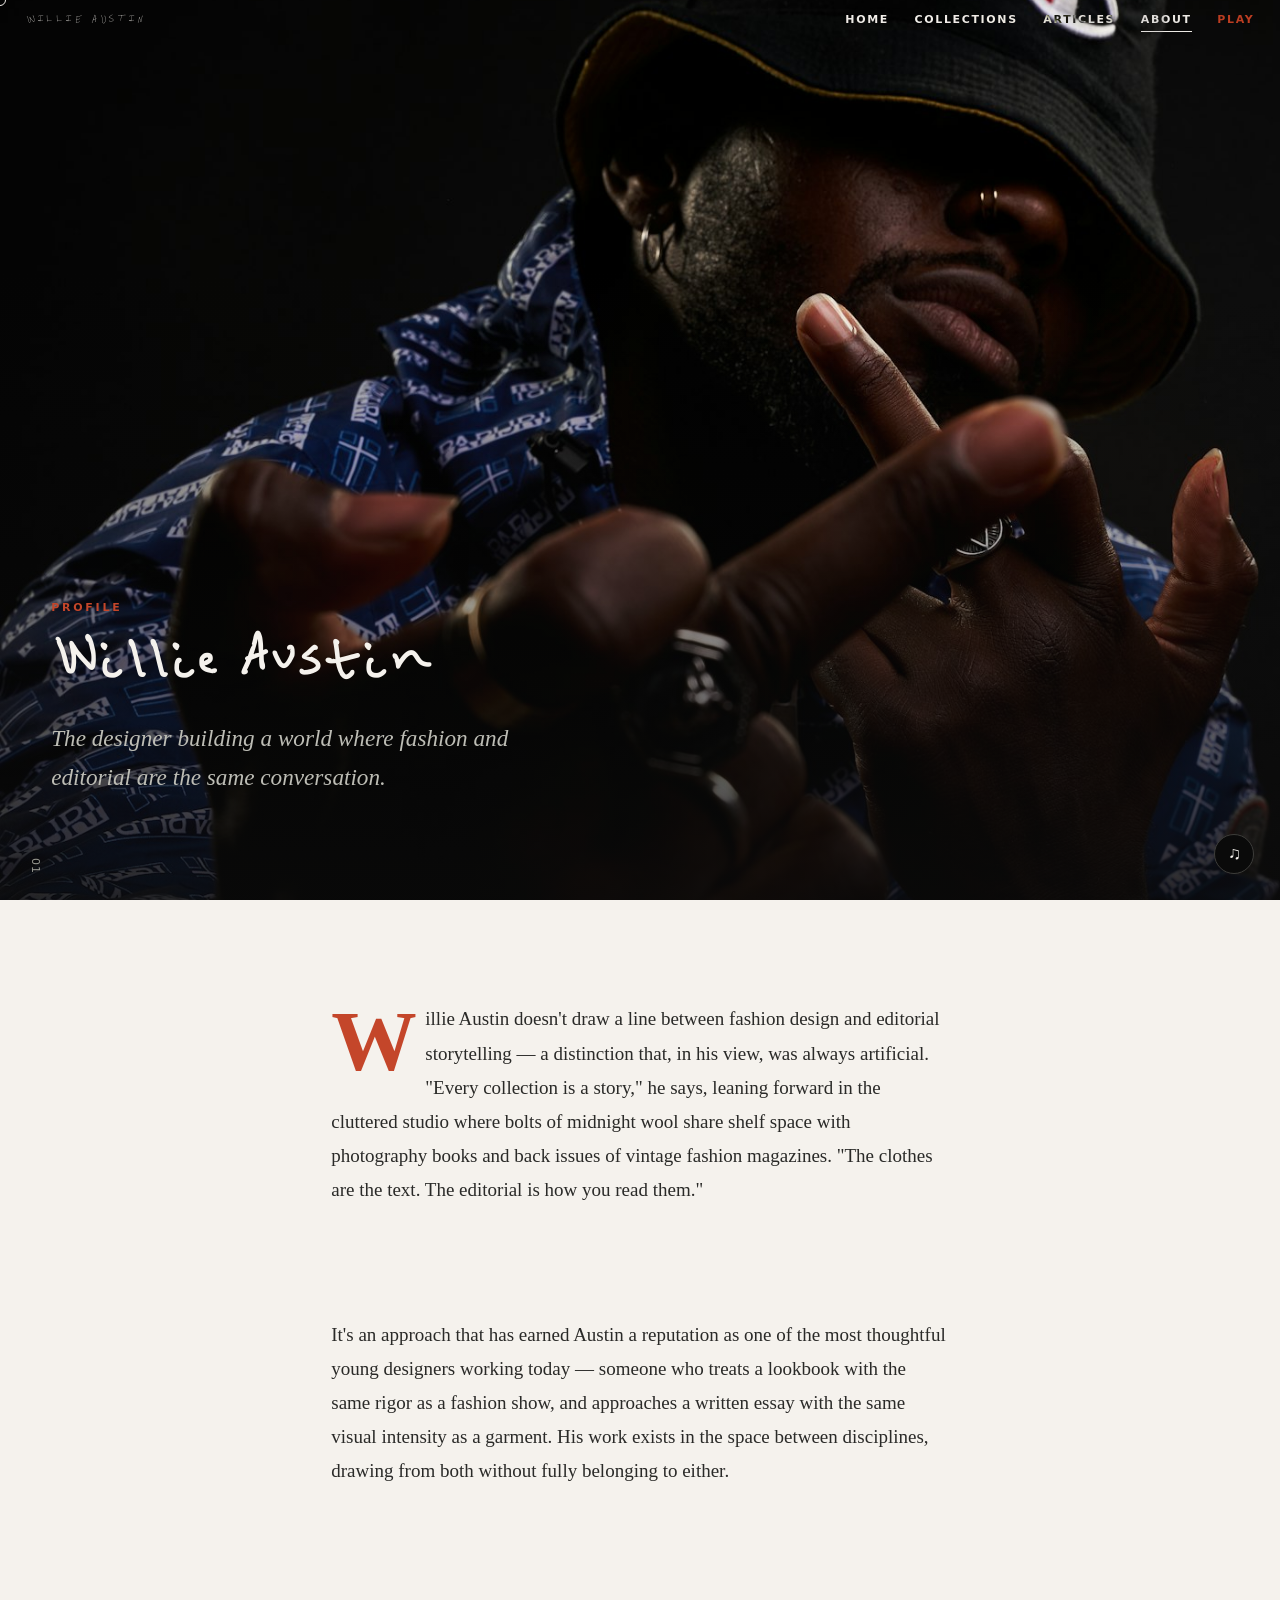
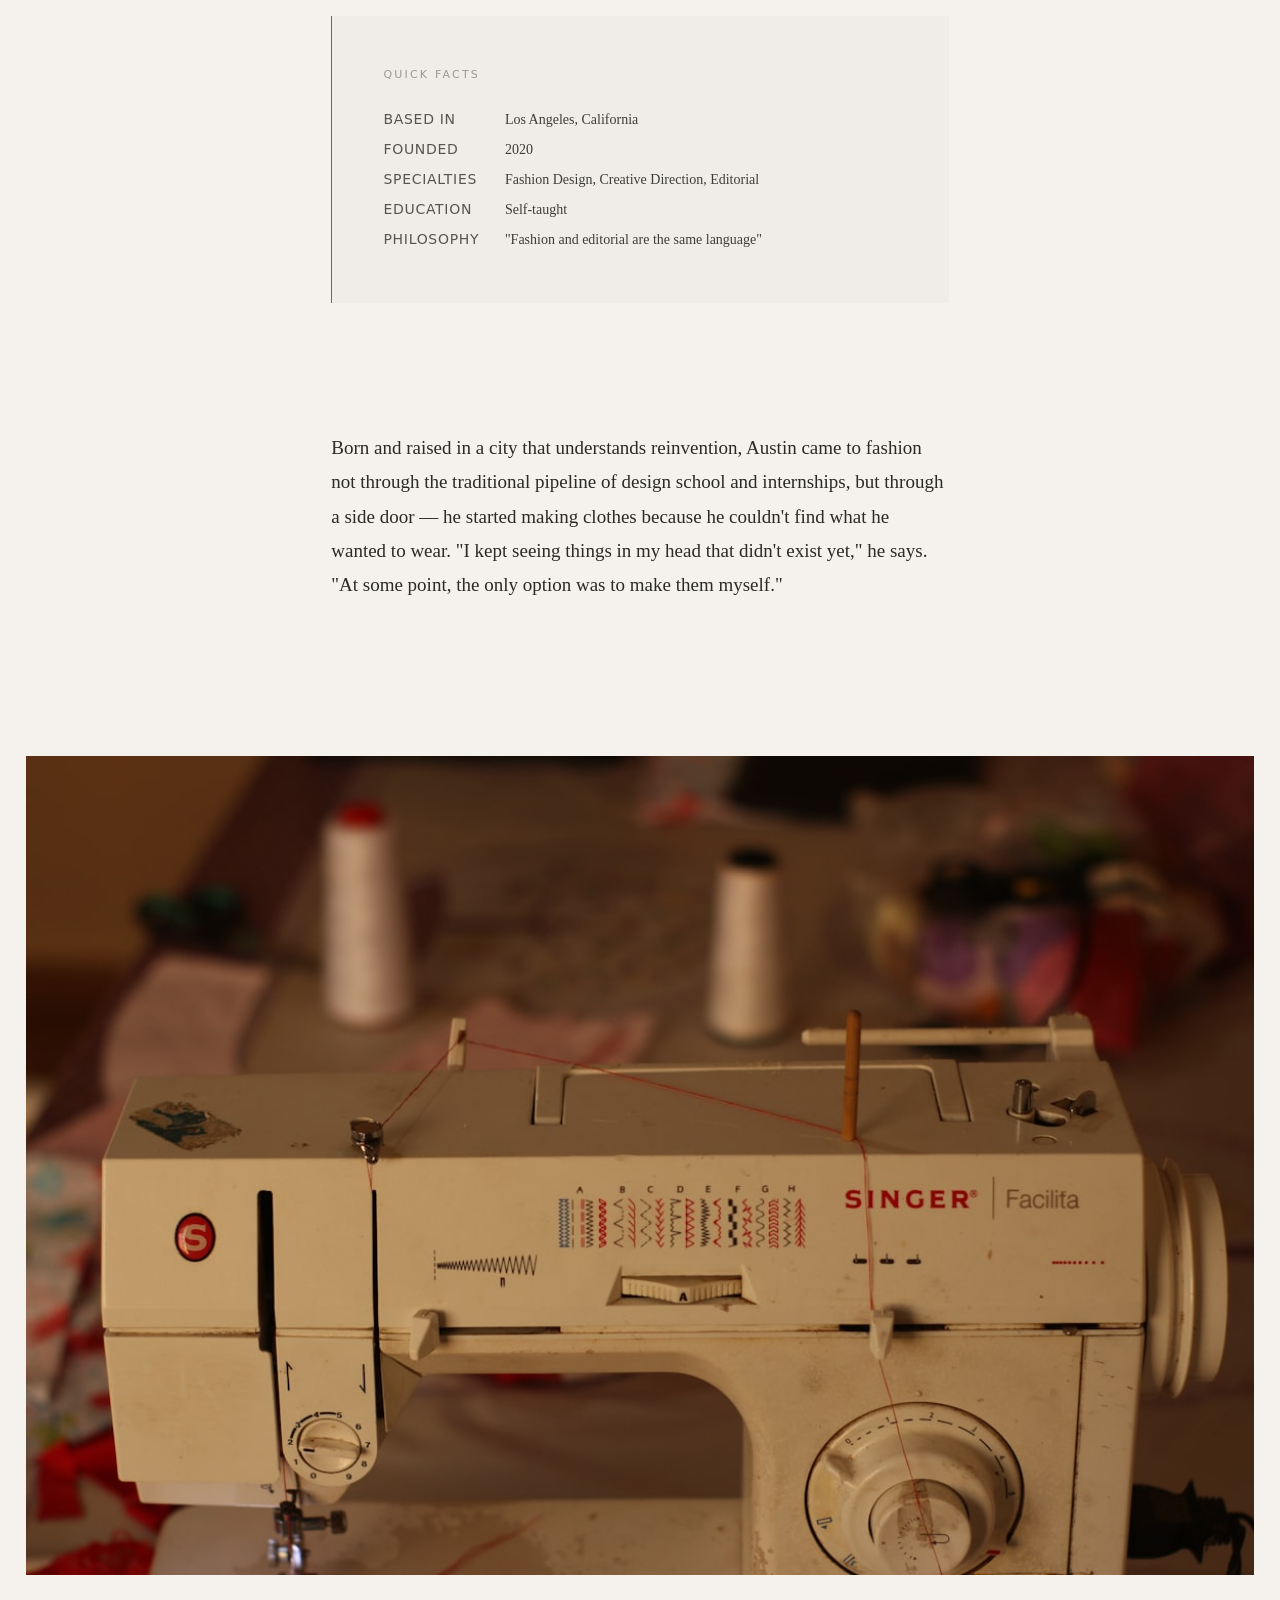
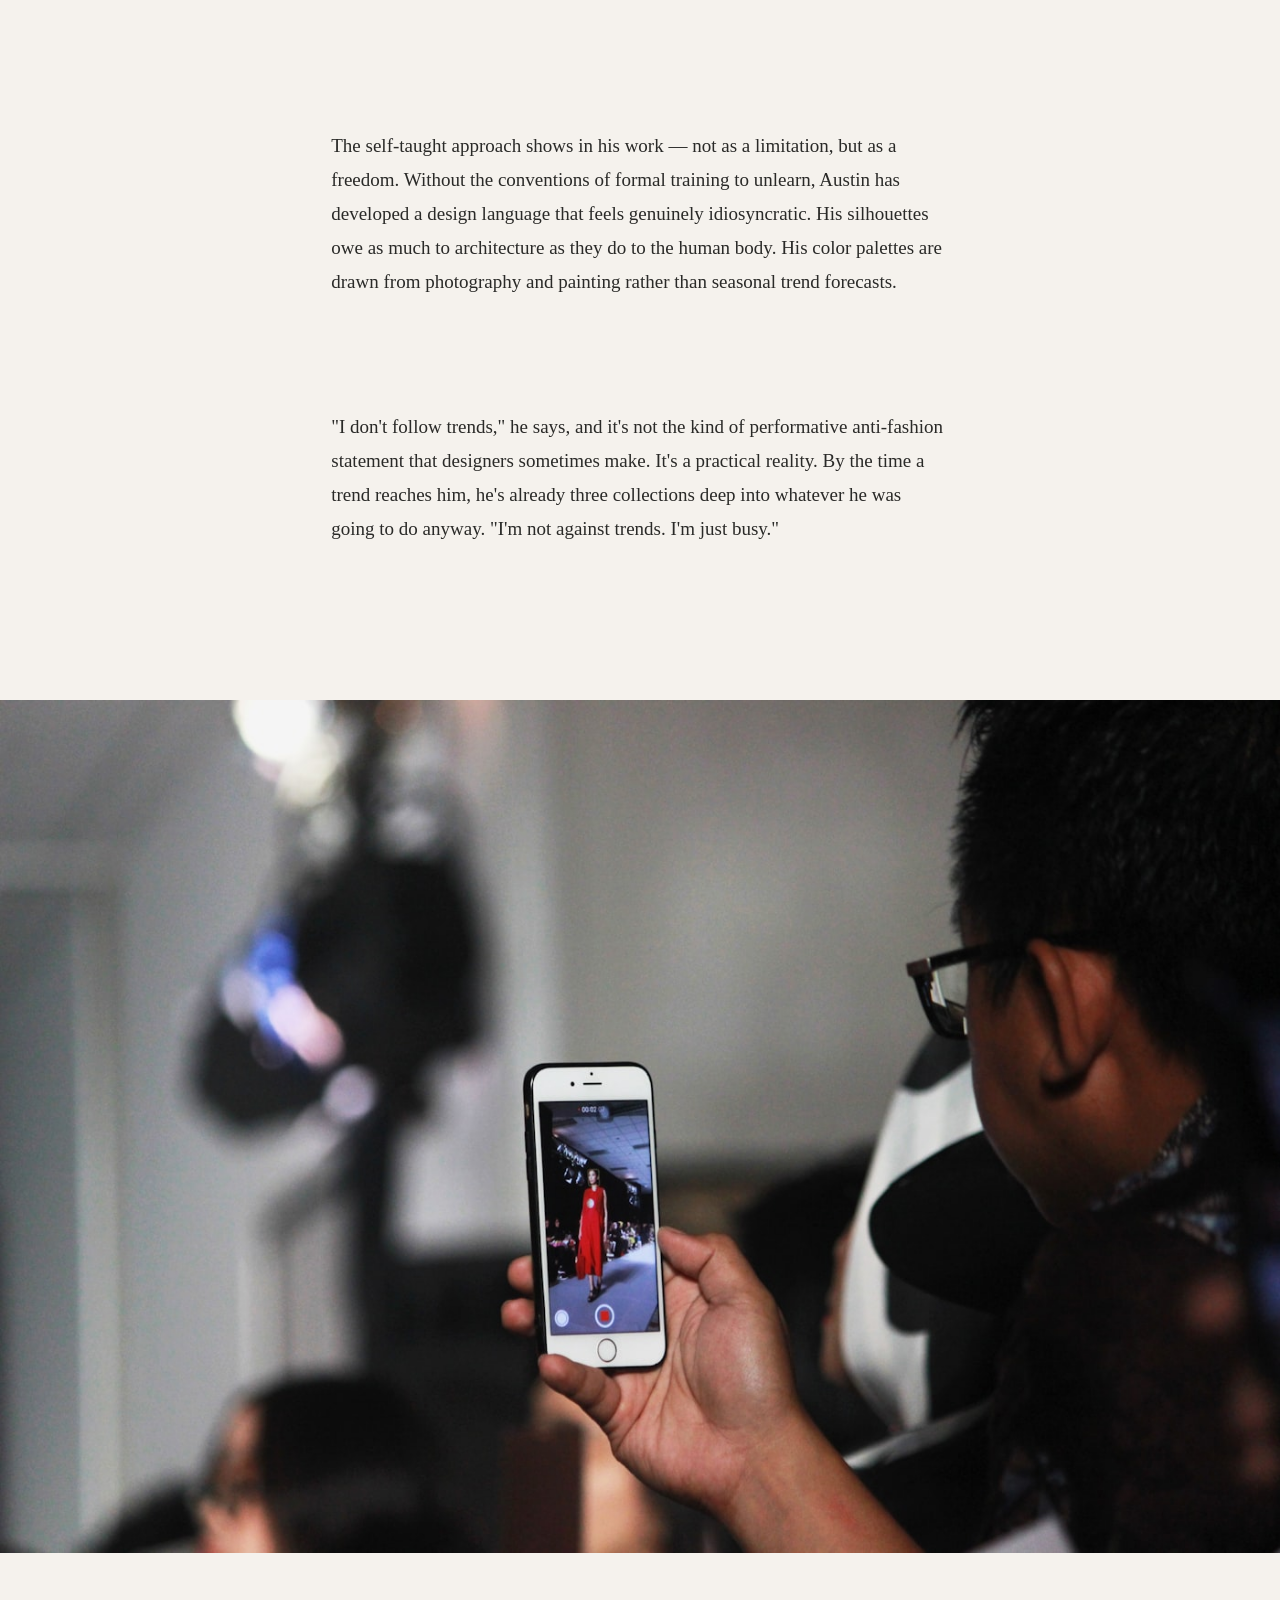
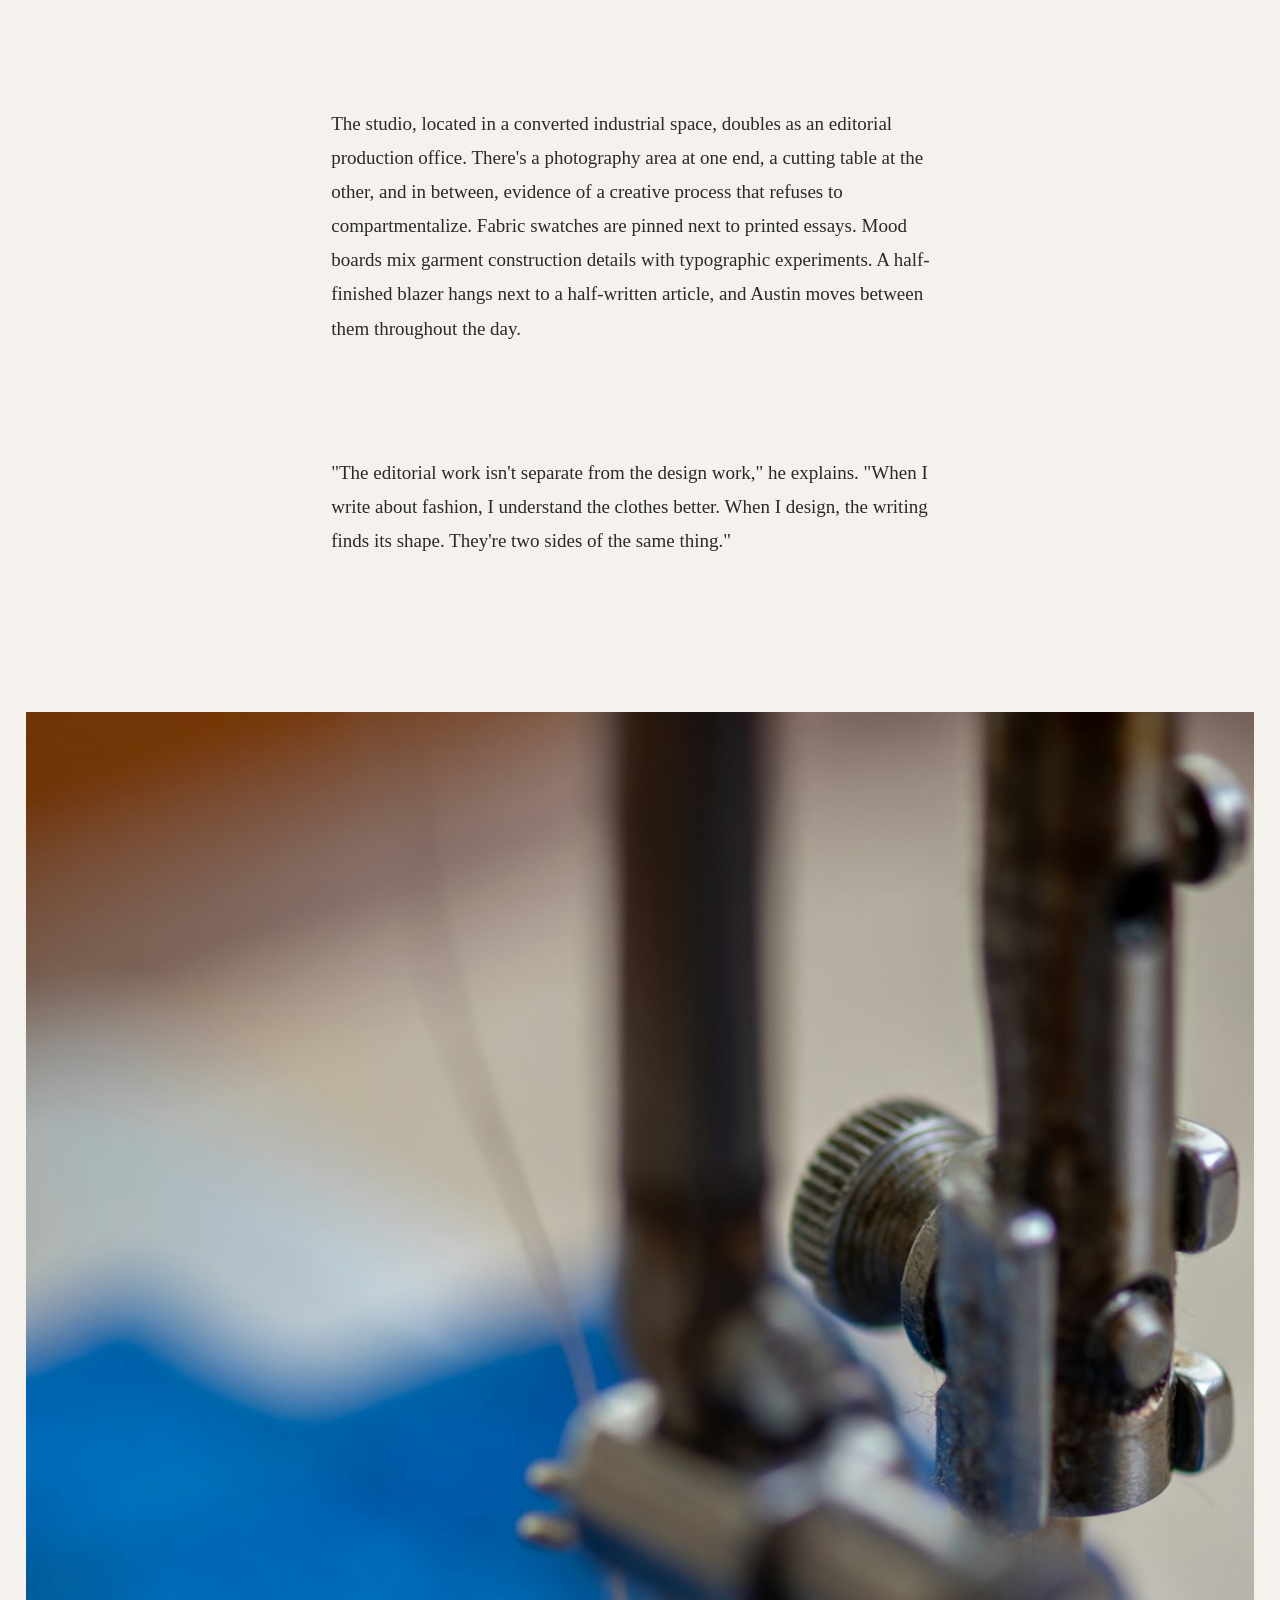
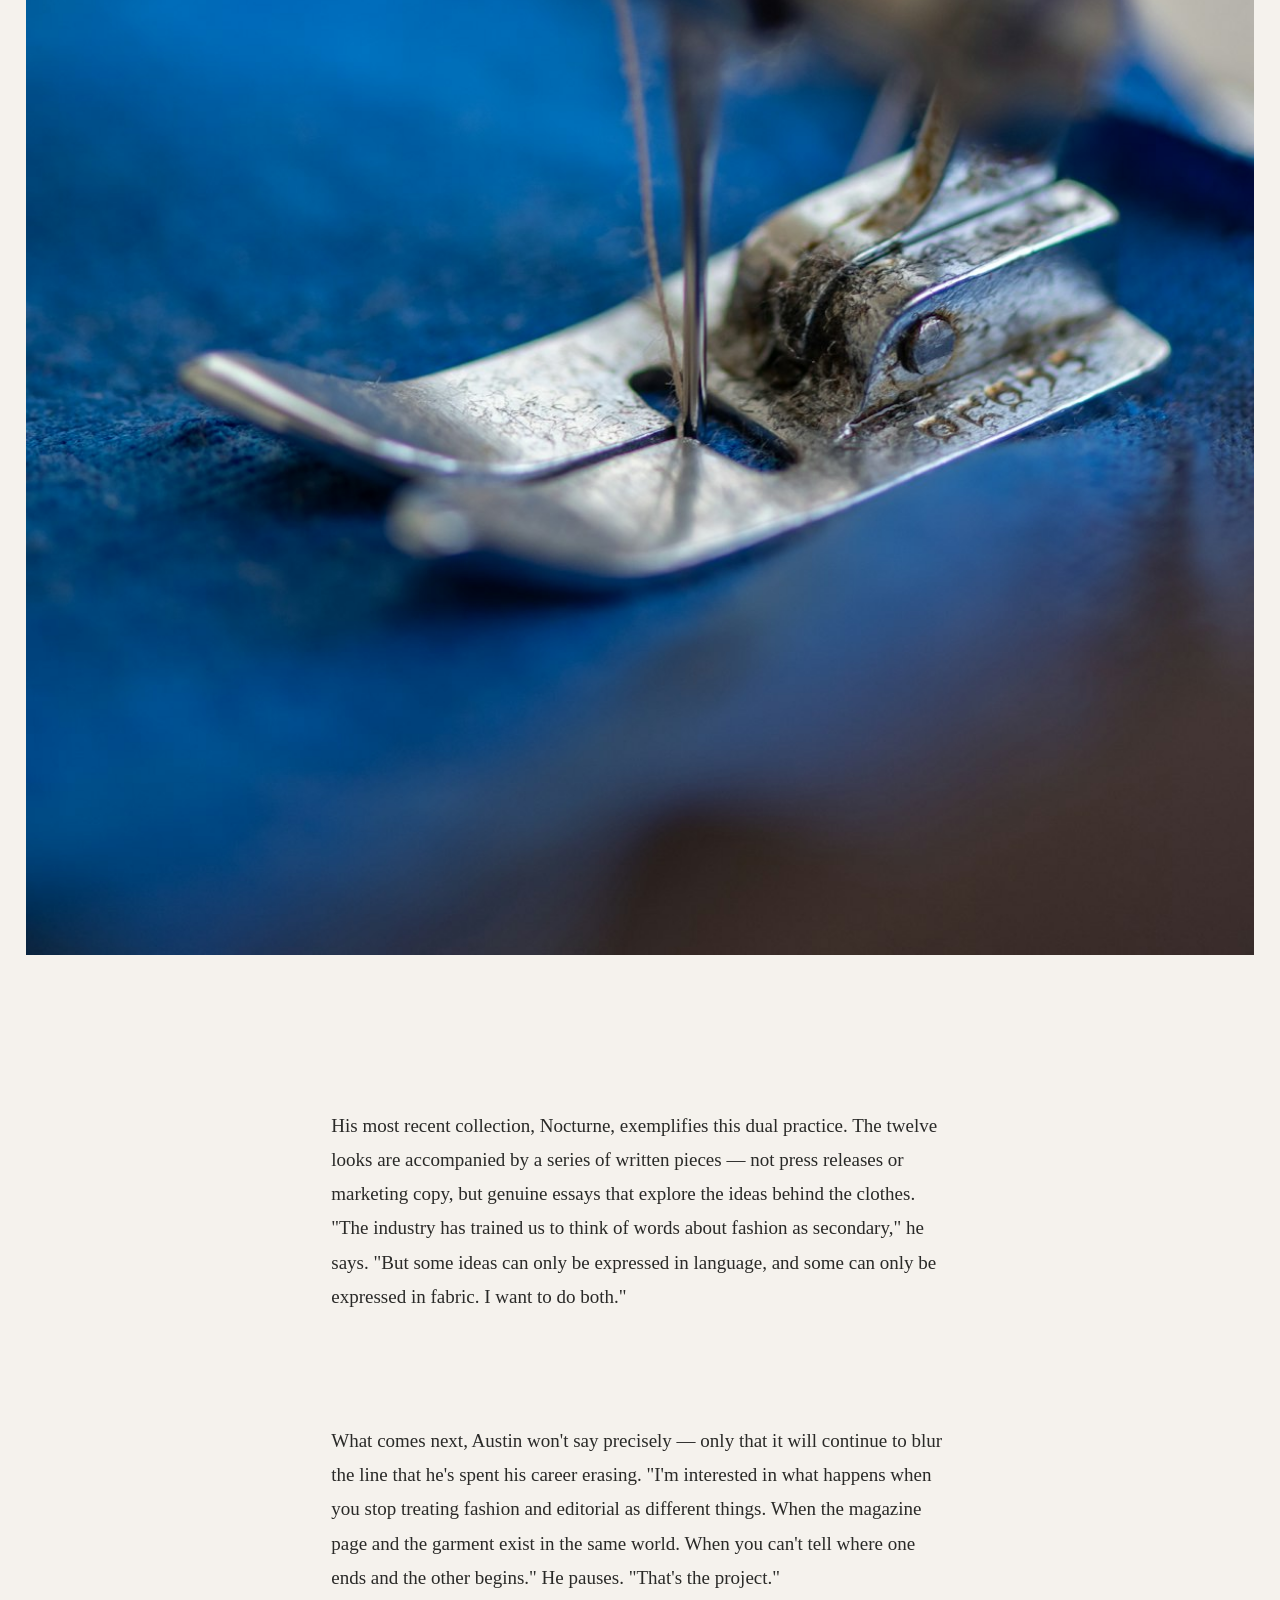
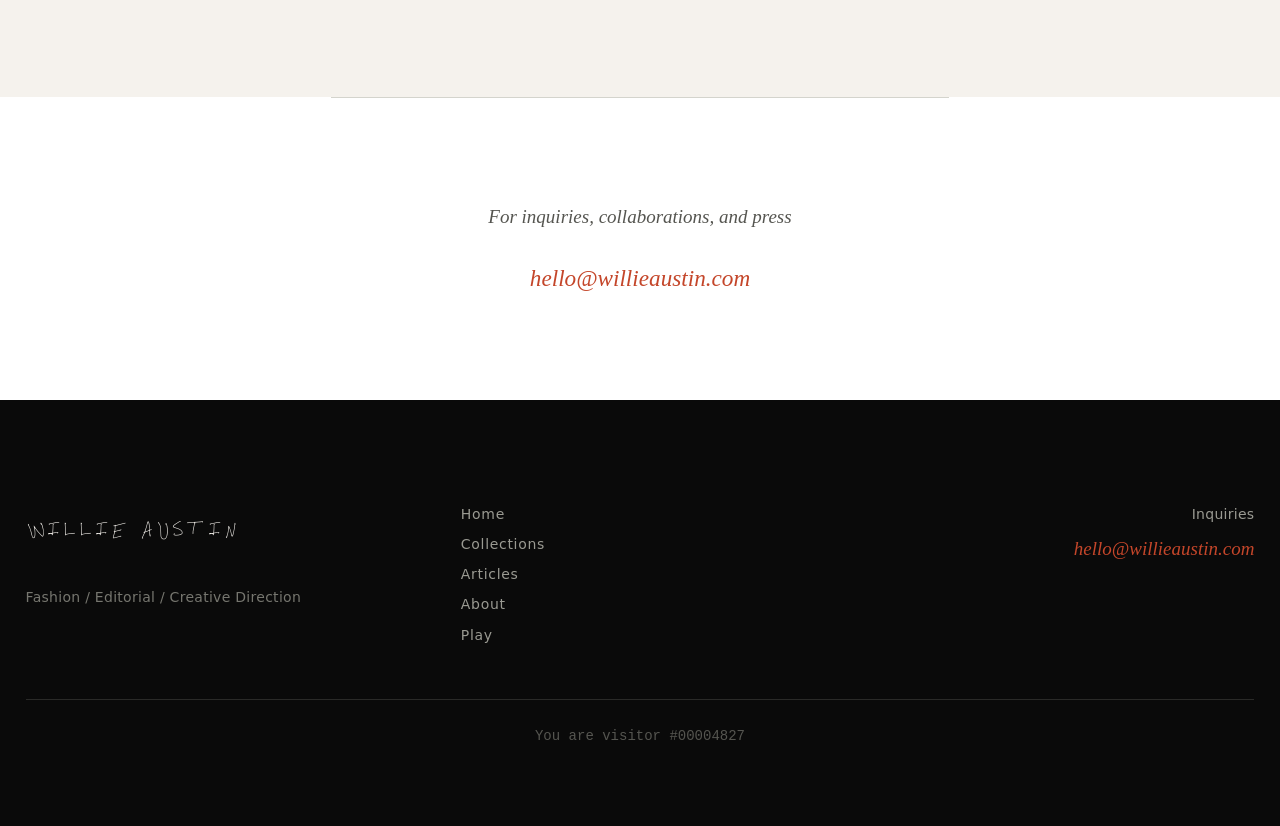
==== about.html @ 4cd4ceb3 "Initial commit — Willie Austin fashion portfolio Full static site with Vogue-style homepage layout, " ====
<!DOCTYPE html>
<html lang="en" data-theme="light">
<head>
  <meta charset="UTF-8">
  <meta name="viewport" content="width=device-width, initial-scale=1.0">
  <title>About | WILLIE AUSTIN</title>
  <meta name="description" content="Willie Austin — fashion designer, editorial creative, and creative director. A profile.">
  <link rel="icon" href="favicon.ico" type="image/x-icon">

  <link rel="stylesheet" href="css/reset.css">
  <link rel="stylesheet" href="css/tokens.css">
  <link rel="stylesheet" href="css/typography.css">
  <link rel="stylesheet" href="css/layout.css">
  <link rel="stylesheet" href="css/utilities.css">
  <link rel="stylesheet" href="css/components.css">
  <link rel="stylesheet" href="css/about.css">
  <link rel="stylesheet" href="css/animations.css">
</head>
<body>

  <!-- Reading progress bar -->
  <div class="reading-progress" aria-hidden="true"></div>

  <!-- Page transition overlay -->
  <div class="page-transition" aria-hidden="true"></div>

  <!-- Custom cursor -->
  <div class="custom-cursor" aria-hidden="true"></div>

  <!-- Masthead -->
  <header class="masthead" role="banner">
    <a href="index.html" class="masthead__logo" aria-label="Willie Austin — Home">WILLIE AUSTIN</a>
    <button class="menu-toggle" aria-label="Toggle navigation" aria-expanded="false">
      <span></span><span></span><span></span>
    </button>
    <nav class="masthead__nav" role="navigation" aria-label="Main navigation">
      <a href="index.html" class="nav-link">Home</a>
      <a href="collection.html" class="nav-link">Collections</a>
      <a href="editorial.html" class="nav-link">Articles</a>
      <a href="about.html" class="nav-link active">About</a>
      <a href="game.html" class="nav-link nav-link--play" data-hover-sound>Play</a>
    </nav>
  </header>

  <!-- Profile Hero — Full-bleed dramatic portrait -->
  <section class="profile-hero">
    <div class="profile-hero__image">
      <img src="assets/images/about/portrait.jpg" data-fallback="https://images.unsplash.com/photo-1635631191694-8fc637d53429?w=1400&fit=crop&q=80" alt="Willie Austin — dramatic portrait of the designer in studio lighting" loading="eager">
    </div>
    <div class="profile-hero__overlay"></div>
    <div class="profile-hero__content reveal">
      <span class="profile-hero__label">Profile</span>
      <h1 class="profile-hero__name">Willie Austin</h1>
      <p class="profile-hero__subtitle">The designer building a world where fashion and editorial are the same conversation.</p>
    </div>
  </section>

  <!-- Profile Body — written in third-person editorial voice -->
  <main class="profile-body">
    <div class="editorial-grid">

      <p class="drop-cap">Willie Austin doesn't draw a line between fashion design and editorial storytelling — a distinction that, in his view, was always artificial. "Every collection is a story," he says, leaning forward in the cluttered studio where bolts of midnight wool share shelf space with photography books and back issues of vintage fashion magazines. "The clothes are the text. The editorial is how you read them."</p>

      <p>It's an approach that has earned Austin a reputation as one of the most thoughtful young designers working today — someone who treats a lookbook with the same rigor as a fashion show, and approaches a written essay with the same visual intensity as a garment. His work exists in the space between disciplines, drawing from both without fully belonging to either.</p>

      <!-- Facts sidebar -->
      <aside class="profile-facts reveal">
        <h3>Quick Facts</h3>
        <dl>
          <dt>Based in</dt>
          <dd>Los Angeles, California</dd>
          <dt>Founded</dt>
          <dd>2020</dd>
          <dt>Specialties</dt>
          <dd>Fashion Design, Creative Direction, Editorial</dd>
          <dt>Education</dt>
          <dd>Self-taught</dd>
          <dt>Philosophy</dt>
          <dd>"Fashion and editorial are the same language"</dd>
        </dl>
      </aside>

      <p>Born and raised in a city that understands reinvention, Austin came to fashion not through the traditional pipeline of design school and internships, but through a side door — he started making clothes because he couldn't find what he wanted to wear. "I kept seeing things in my head that didn't exist yet," he says. "At some point, the only option was to make them myself."</p>

      <!-- Wide image -->
      <div class="image-wide reveal">
        <img src="assets/images/about/studio-wide.jpg" data-fallback="https://images.unsplash.com/photo-1658686394426-65e11b19546a?w=1200&fit=crop&q=80" alt="Panoramic view of the design studio with fabric and equipment" loading="lazy">
      </div>

      <p>The self-taught approach shows in his work — not as a limitation, but as a freedom. Without the conventions of formal training to unlearn, Austin has developed a design language that feels genuinely idiosyncratic. His silhouettes owe as much to architecture as they do to the human body. His color palettes are drawn from photography and painting rather than seasonal trend forecasts.</p>

      <p>"I don't follow trends," he says, and it's not the kind of performative anti-fashion statement that designers sometimes make. It's a practical reality. By the time a trend reaches him, he's already three collections deep into whatever he was going to do anyway. "I'm not against trends. I'm just busy."</p>

      <!-- Full-bleed image -->
      <div class="image-full reveal">
        <img src="assets/images/about/full-bleed.jpg" data-fallback="https://images.unsplash.com/photo-1574320567434-08788f5cc928?w=1400&fit=crop&q=80" alt="Bold accent color fashion imagery — editorial design in motion" loading="lazy">
      </div>

      <p>The studio, located in a converted industrial space, doubles as an editorial production office. There's a photography area at one end, a cutting table at the other, and in between, evidence of a creative process that refuses to compartmentalize. Fabric swatches are pinned next to printed essays. Mood boards mix garment construction details with typographic experiments. A half-finished blazer hangs next to a half-written article, and Austin moves between them throughout the day.</p>

      <p>"The editorial work isn't separate from the design work," he explains. "When I write about fashion, I understand the clothes better. When I design, the writing finds its shape. They're two sides of the same thing."</p>

      <!-- Wide image -->
      <div class="image-wide reveal">
        <img src="assets/images/about/process-wide.jpg" data-fallback="https://images.unsplash.com/photo-1625479142928-c2f2914318f2?w=1200&fit=crop&q=80" alt="Behind the scenes — the creative process of garment construction and design" loading="lazy">
      </div>

      <p>His most recent collection, Nocturne, exemplifies this dual practice. The twelve looks are accompanied by a series of written pieces — not press releases or marketing copy, but genuine essays that explore the ideas behind the clothes. "The industry has trained us to think of words about fashion as secondary," he says. "But some ideas can only be expressed in language, and some can only be expressed in fabric. I want to do both."</p>

      <p>What comes next, Austin won't say precisely — only that it will continue to blur the line that he's spent his career erasing. "I'm interested in what happens when you stop treating fashion and editorial as different things. When the magazine page and the garment exist in the same world. When you can't tell where one ends and the other begins." He pauses. "That's the project."</p>

    </div>
  </main>

  <!-- Contact Sign-off -->
  <div class="profile-signoff">
    <p>For inquiries, collaborations, and press</p>
    <a href="mailto:hello@willieaustin.com">hello@willieaustin.com</a>
  </div>

  <!-- Footer -->
  <footer class="site-footer">
    <div class="footer__inner">
      <div>
        <div class="footer__brand">Willie Austin</div>
        <p class="caption mt-md" style="color:var(--gray-500);">Fashion / Editorial / Creative Direction</p>
      </div>
      <div class="footer__links">
        <a href="index.html">Home</a>
        <a href="collection.html">Collections</a>
        <a href="editorial.html">Articles</a>
        <a href="about.html">About</a>
        <a href="game.html">Play</a>
      </div>
      <div class="footer__contact">
        <p class="ui-text" style="color:var(--gray-400);margin-bottom:var(--space-xs);">Inquiries</p>
        <a href="mailto:hello@willieaustin.com">hello@willieaustin.com</a>
      </div>
    </div>
    <div class="visitor-counter">
      You are visitor #<span>00004827</span>
    </div>
  </footer>

  <!-- Folio -->
  <div class="folio no-print" aria-hidden="true"><span class="folio__number">01</span></div>

  <!-- Sound toggle -->
  <button class="sound-toggle no-print" aria-label="Toggle sound">
    <span class="sound-icon">&#9835;</span>
  </button>

  <script src="js/images.js"></script>
  <script src="js/sounds.js"></script>
  <script src="js/nav.js"></script>
  <script src="js/cursor.js"></script>
  <script src="js/reveal.js"></script>
  <script src="js/transitions.js"></script>
  <script src="js/content.js"></script>
  <script src="js/main.js"></script>
</body>
</html>
---- css/tokens.css ----
/* Design Tokens — Willie Austin Website */

:root {
  /* Colors */
  --color-black: #0a0a0a;
  --color-paper: #f5f2ed;
  --color-accent: #c4462a;
  --color-accent-hover: #a83920;

  /* Warm grays */
  --gray-900: #1a1a1a;
  --gray-800: #2a2a28;
  --gray-700: #3d3d3a;
  --gray-600: #555550;
  --gray-500: #76766f;
  --gray-400: #9a9a92;
  --gray-300: #bdbdb5;
  --gray-200: #d4d4cd;
  --gray-100: #e8e5e0;
  --gray-50: #f0ede8;

  /* Typography — Fluid scale */
  --font-display: 'WillieAustin', Georgia, serif;
  --font-secondary: 'Space Grotesk', system-ui, sans-serif;
  --font-body: 'Source Serif 4', Georgia, serif;
  --font-mono: 'Courier New', monospace;
  --font-serif-italic: 'Source Serif 4', Georgia, serif;

  --text-display-xl: clamp(4rem, 8vw + 1rem, 10rem);
  --text-display: clamp(3rem, 5vw + 1rem, 7rem);
  --text-display-sm: clamp(2rem, 3vw + 0.5rem, 4rem);
  --text-h1: clamp(1.75rem, 2.5vw + 0.5rem, 3rem);
  --text-h2: clamp(1.5rem, 2vw + 0.5rem, 2.25rem);
  --text-h3: clamp(1.125rem, 1.5vw + 0.25rem, 1.5rem);
  --text-body: clamp(1.0625rem, 0.5vw + 0.875rem, 1.1875rem);
  --text-small: clamp(0.8125rem, 0.25vw + 0.75rem, 0.875rem);
  --text-caption: 0.875rem;
  --text-overline: 0.6875rem;

  /* Spacing */
  --space-xs: clamp(0.25rem, 0.5vw, 0.5rem);
  --space-sm: clamp(0.5rem, 1vw, 1rem);
  --space-md: clamp(1rem, 2vw, 2rem);
  --space-lg: clamp(2rem, 4vw, 4rem);
  --space-xl: clamp(3rem, 6vw, 6rem);
  --space-2xl: clamp(4rem, 8vw, 8rem);
  --space-3xl: clamp(6rem, 12vw, 12rem);

  /* Layout */
  --content-width: 65ch;
  --wide-width: 90rem;
  --grid-gap: clamp(1rem, 2vw, 2rem);
  --grid-gap-lg: clamp(2rem, 3vw, 3rem);
  --space-section: clamp(5rem, 10vw, 10rem);

  /* Transitions */
  --ease-out: cubic-bezier(0.16, 1, 0.3, 1);
  --ease-in-out: cubic-bezier(0.65, 0, 0.35, 1);
  --duration-fast: 150ms;
  --duration-normal: 300ms;
  --duration-hover: 400ms;
  --duration-slow: 600ms;
  --duration-reveal: 1000ms;

  /* Z-index layers */
  --z-base: 1;
  --z-sticky: 100;
  --z-nav: 200;
  --z-overlay: 300;
  --z-modal: 400;
  --z-loading: 500;
  --z-cursor: 9999;

  /* Borders */
  --border-thin: 1px solid var(--gray-200);
  --border-accent: 2px solid var(--color-accent);
}

/* Dark mode tokens (for game / loading screen) */
[data-theme="dark"] {
  --color-bg: var(--color-black);
  --color-text: var(--color-paper);
}

[data-theme="light"] {
  --color-bg: var(--color-paper);
  --color-text: var(--color-black);
}
---- css/typography.css ----
/* Typography — Willie Austin Website */

/* Custom font */
@font-face {
  font-family: 'WillieAustin';
  src: url('../Myfont-Regular.ttf') format('truetype');
  font-weight: 400;
  font-style: normal;
  font-display: swap;
}

/* Google Fonts */
@import url('https://fonts.googleapis.com/css2?family=Source+Serif+4:ital,opsz,wght@0,8..60,300;0,8..60,400;0,8..60,600;0,8..60,700;1,8..60,300;1,8..60,400;1,8..60,600&family=Space+Grotesk:wght@400;500;600;700&family=Playfair+Display:ital,wght@0,700;1,700&display=swap');

/* Base type styles */
body {
  font-family: var(--font-body);
  font-size: var(--text-body);
  color: var(--color-black);
  line-height: 1.7;
}

/* Display type */
.display-xl {
  font-family: var(--font-display);
  font-size: var(--text-display-xl);
  line-height: 0.9;
  letter-spacing: -0.02em;
}

.display {
  font-family: var(--font-display);
  font-size: var(--text-display);
  line-height: 0.95;
  letter-spacing: -0.02em;
}

.display-sm {
  font-family: var(--font-display);
  font-size: var(--text-display-sm);
  line-height: 1;
  letter-spacing: -0.01em;
}

/* Headings */
h1, .h1 {
  font-family: var(--font-display);
  font-size: var(--text-h1);
  line-height: 1.1;
  letter-spacing: -0.01em;
}

h2, .h2 {
  font-family: var(--font-display);
  font-size: var(--text-h2);
  line-height: 1.15;
}

h3, .h3 {
  font-family: var(--font-secondary);
  font-size: var(--text-h3);
  line-height: 1.3;
  font-weight: 600;
}

/* Body text */
.body-text {
  font-family: var(--font-body);
  font-size: var(--text-body);
  line-height: 1.7;
}

.body-text p + p {
  margin-top: 1.5em;
}

/* Secondary / UI text */
.ui-text {
  font-family: var(--font-secondary);
  font-size: var(--text-small);
  letter-spacing: 0.02em;
}

/* Overline / category tags */
.overline {
  font-family: var(--font-secondary);
  font-size: var(--text-overline);
  font-weight: 600;
  letter-spacing: 0.15em;
  text-transform: uppercase;
  line-height: 1;
}

/* Captions */
.caption {
  font-family: var(--font-secondary);
  font-size: var(--text-caption);
  color: var(--gray-500);
  letter-spacing: 0.02em;
}

/* Drop cap */
.drop-cap::first-letter {
  font-family: 'Playfair Display', serif;
  float: left;
  font-size: 4.5em;
  line-height: 0.8;
  padding-right: 0.1em;
  padding-top: 0.05em;
  color: var(--color-accent);
  font-weight: 700;
}

/* Pull quote */
.pull-quote {
  font-family: var(--font-display);
  font-size: var(--text-display-sm);
  line-height: 1.1;
  border-left: 3px solid var(--color-accent);
  padding: var(--space-lg) 0 var(--space-lg) var(--space-md);
  margin: var(--space-xl) 0;
}

/* Byline — serif italic for meta/attribution */
.byline {
  font-family: var(--font-serif-italic);
  font-style: italic;
  letter-spacing: 0.01em;
}

.pull-quote cite {
  display: block;
  font-family: var(--font-secondary);
  font-size: var(--text-small);
  font-style: normal;
  color: var(--gray-500);
  margin-top: var(--space-sm);
  letter-spacing: 0.05em;
  text-transform: uppercase;
}

/* Links in body text */
.body-text a {
  color: var(--color-accent);
  text-decoration: underline;
  text-underline-offset: 0.15em;
  transition: color var(--duration-fast) ease;
}

.body-text a:hover {
  color: var(--color-accent-hover);
}

/* Selection */
::selection {
  background: var(--color-accent);
  color: var(--color-paper);
}

/* Mobile */
@media (max-width: 768px) {
  .drop-cap::first-letter {
    font-size: 3.2em;
    line-height: 0.85;
    padding-right: 0.08em;
  }

  .pull-quote {
    font-size: var(--text-h2);
    padding: var(--space-md) 0 var(--space-md) var(--space-sm);
    margin: var(--space-lg) 0;
  }

  .display-xl {
    line-height: 0.95;
  }
}
---- css/layout.css ----
/* Editorial Grid System — Willie Austin Website */

/* Magazine-style grid with named areas */
.editorial-grid {
  display: grid;
  grid-template-columns:
    [full-start] minmax(var(--space-md), 1fr)
    [wide-start] minmax(0, calc((var(--wide-width) - var(--content-width)) / 2))
    [content-start] min(var(--content-width), 100%)
    [content-end] minmax(0, calc((var(--wide-width) - var(--content-width)) / 2))
    [wide-end] minmax(var(--space-md), 1fr)
    [full-end];
}

.editorial-grid > * {
  grid-column: content;
}

.editorial-grid > .wide {
  grid-column: wide;
}

.editorial-grid > .full-bleed {
  grid-column: full;
}

/* Content container (simple centered) */
.container {
  width: min(var(--content-width), 100% - var(--space-md) * 2);
  margin-inline: auto;
}

.container-wide {
  width: min(var(--wide-width), 100% - var(--space-md) * 2);
  margin-inline: auto;
}

/* Stream layout — asymmetric blocks */
.stream {
  display: grid;
  gap: clamp(3rem, 6vw, 6rem);
  padding: var(--space-xl) 0;
  max-width: var(--wide-width);
  margin-inline: auto;
  padding-inline: var(--space-md);
}

/* Feature block — large image + text side by side */
.stream-feature {
  display: grid;
  grid-template-columns: 3fr 2fr;
  gap: var(--grid-gap-lg);
  align-items: center;
  min-height: 40vh;
}

.stream-feature:nth-child(even) {
  grid-template-columns: 2fr 3fr;
}

.stream-feature:nth-child(even) .stream-feature__image {
  order: 2;
}

.stream-feature__image {
  width: 100%;
  overflow: hidden;
  aspect-ratio: 4 / 5;
}

.stream-feature__image img {
  width: 100%;
  height: 100%;
  object-fit: cover;
}

.stream-feature__content {
  padding: var(--space-lg) var(--space-md);
}

/* Duo block — two items side by side */
.stream-duo {
  display: grid;
  grid-template-columns: 1fr 1fr;
  gap: var(--grid-gap);
}

/* Text break block */
.stream-text-break {
  padding: var(--space-lg) var(--space-xl);
  text-align: center;
}

/* Magazine spread layouts */
.spread {
  display: grid;
  gap: var(--grid-gap);
  margin: var(--space-section) 0;
}

.spread--single {
  grid-template-columns: 1fr;
}

.spread--pair {
  grid-template-columns: 1fr 1fr;
}

.spread--asymmetric {
  grid-template-columns: 2fr 1fr;
}

.spread--asymmetric-reverse {
  grid-template-columns: 1fr 2fr;
}

.spread img {
  width: 100%;
  height: 100%;
  object-fit: cover;
}

/* Dual-read layout (sticky text + scrolling images) */
.dual-read {
  display: grid;
  grid-template-columns: 1fr 1fr;
  gap: var(--space-xl);
  align-items: start;
}

.dual-read__text {
  position: sticky;
  top: calc(var(--space-xl) + 60px);
  padding-right: var(--space-lg);
}

.dual-read__images {
  display: flex;
  flex-direction: column;
  gap: var(--space-md);
}

/* Tablet */
@media (max-width: 1024px) {
  .stream-feature {
    grid-template-columns: 1fr 1fr;
    min-height: auto;
  }

  .stream-feature:nth-child(even) {
    grid-template-columns: 1fr 1fr;
  }

  .dual-read {
    gap: var(--space-lg);
  }
}

/* Responsive */
@media (max-width: 768px) {
  .stream-feature {
    grid-template-columns: 1fr;
    min-height: auto;
  }

  .stream-feature:nth-child(even) {
    grid-template-columns: 1fr;
  }

  .stream-feature:nth-child(even) .stream-feature__image {
    order: 0;
  }

  .stream-duo {
    grid-template-columns: 1fr;
  }

  .spread--pair,
  .spread--asymmetric,
  .spread--asymmetric-reverse {
    grid-template-columns: 1fr;
  }

  .dual-read {
    grid-template-columns: 1fr;
  }

  .dual-read__text {
    position: static;
    padding-right: 0;
  }
}
---- css/utilities.css ----
/* Utility Classes — Willie Austin Website */

/* Screen reader only */
.sr-only {
  position: absolute;
  width: 1px;
  height: 1px;
  padding: 0;
  margin: -1px;
  overflow: hidden;
  clip: rect(0, 0, 0, 0);
  white-space: nowrap;
  border-width: 0;
}

/* Full bleed */
.full-bleed {
  width: 100vw;
  margin-left: calc(50% - 50vw);
}

/* Aspect ratios */
.aspect-portrait { aspect-ratio: 3 / 4; }
.aspect-landscape { aspect-ratio: 4 / 3; }
.aspect-wide { aspect-ratio: 16 / 9; }
.aspect-square { aspect-ratio: 1; }

/* Object fit */
.cover { object-fit: cover; width: 100%; height: 100%; }
.contain { object-fit: contain; }

/* Text alignment */
.text-center { text-align: center; }
.text-right { text-align: right; }

/* Spacing helpers */
.mt-sm { margin-top: var(--space-sm); }
.mt-md { margin-top: var(--space-md); }
.mt-lg { margin-top: var(--space-lg); }
.mt-xl { margin-top: var(--space-xl); }
.mt-2xl { margin-top: var(--space-2xl); }

.mb-sm { margin-bottom: var(--space-sm); }
.mb-md { margin-bottom: var(--space-md); }
.mb-lg { margin-bottom: var(--space-lg); }
.mb-xl { margin-bottom: var(--space-xl); }

.pt-xl { padding-top: var(--space-xl); }
.pb-xl { padding-bottom: var(--space-xl); }

/* Flex utilities */
.flex { display: flex; }
.flex-col { flex-direction: column; }
.items-center { align-items: center; }
.justify-center { justify-content: center; }
.justify-between { justify-content: space-between; }
.gap-sm { gap: var(--space-sm); }
.gap-md { gap: var(--space-md); }

/* Background colors */
.bg-black { background-color: var(--color-black); color: var(--color-paper); }
.bg-paper { background-color: var(--color-paper); color: var(--color-black); }
.bg-accent { background-color: var(--color-accent); color: var(--color-paper); }

/* Color utilities */
.text-accent { color: var(--color-accent); }
.text-muted { color: var(--gray-500); }

/* Image container */
.img-wrap {
  overflow: hidden;
  position: relative;
}

.img-wrap img {
  width: 100%;
  height: 100%;
  object-fit: cover;
  transition: transform var(--duration-slow) var(--ease-out);
}

.img-wrap:hover img {
  transform: scale(1.03);
}

/* No scroll (when loading / modal is open) */
.no-scroll {
  overflow: hidden;
  height: 100vh;
}

/* Focus visible styles */
:focus-visible {
  outline: 2px solid var(--color-accent);
  outline-offset: 3px;
}

/* Print */
@media print {
  .no-print { display: none !important; }
}
---- css/components.css ----
/* Components — Willie Austin Website */

/* ============================================
   MASTHEAD / NAVIGATION
   ============================================ */

.masthead {
  position: fixed;
  top: 0;
  left: 0;
  right: 0;
  z-index: var(--z-nav);
  padding: var(--space-xs) var(--space-md);
  display: flex;
  align-items: center;
  justify-content: space-between;
  transition: all var(--duration-normal) var(--ease-out);
  mix-blend-mode: difference;
}

.masthead.scrolled {
  background: rgba(10, 10, 10, 0.95);
  mix-blend-mode: normal;
  backdrop-filter: blur(10px);
  -webkit-backdrop-filter: blur(10px);
  padding: calc(var(--space-xs) * 0.75) var(--space-md);
  border-bottom: 1px solid var(--gray-800);
}

.masthead__logo {
  font-family: var(--font-display);
  font-size: clamp(0.875rem, 1.25vw, 1.125rem);
  text-transform: uppercase;
  letter-spacing: 0.15em;
  color: var(--color-paper);
}

.masthead__nav {
  display: flex;
  align-items: center;
  gap: var(--space-md);
}

.nav-link {
  font-family: var(--font-secondary);
  font-size: var(--text-overline);
  font-weight: 600;
  letter-spacing: 0.15em;
  text-transform: uppercase;
  color: var(--color-paper);
  position: relative;
  padding: 0.25em 0;
}

.nav-link::after {
  content: '';
  position: absolute;
  bottom: 0;
  left: 50%;
  right: 50%;
  height: 1px;
  background: var(--color-paper);
  transition: all var(--duration-normal) var(--ease-out);
}

.nav-link:hover::after,
.nav-link.active::after {
  left: 0;
  right: 0;
}

.nav-link--play {
  color: var(--color-accent);
}

/* Mobile menu toggle */
.menu-toggle {
  display: none;
  flex-direction: column;
  gap: 5px;
  padding: 0.5em;
  cursor: pointer;
}

.menu-toggle span {
  display: block;
  width: 24px;
  height: 1.5px;
  background: var(--color-paper);
  transition: all var(--duration-normal) ease;
}

.menu-toggle.open span:nth-child(1) {
  transform: rotate(45deg) translate(4px, 4px);
}

.menu-toggle.open span:nth-child(2) {
  opacity: 0;
}

.menu-toggle.open span:nth-child(3) {
  transform: rotate(-45deg) translate(4px, -4px);
}

/* Mobile nav */
@media (max-width: 768px) {
  .menu-toggle {
    display: flex;
    z-index: calc(var(--z-nav) + 1);
  }

  .masthead__nav {
    position: fixed;
    inset: 0;
    background: var(--color-black);
    flex-direction: column;
    justify-content: center;
    gap: var(--space-lg);
    transform: translateX(100%);
    transition: transform var(--duration-slow) var(--ease-out);
  }

  .masthead__nav.open {
    transform: translateX(0);
  }

  .nav-link {
    font-size: var(--text-h3);
    letter-spacing: 0.2em;
  }
}

/* ============================================
   SOUND TOGGLE
   ============================================ */

.sound-toggle {
  position: fixed;
  bottom: var(--space-md);
  right: var(--space-md);
  z-index: var(--z-sticky);
  width: 40px;
  height: 40px;
  display: flex;
  align-items: center;
  justify-content: center;
  border-radius: 50%;
  background: var(--color-black);
  border: 1px solid var(--gray-700);
  color: var(--color-paper);
  font-size: 1.1rem;
  cursor: pointer;
  transition: all var(--duration-normal) ease;
}

.sound-toggle:hover {
  background: var(--gray-800);
  border-color: var(--gray-500);
}

.sound-toggle.muted {
  opacity: 0.5;
}

.sound-toggle.muted .sound-icon::after {
  content: '';
  position: absolute;
  width: 2px;
  height: 20px;
  background: var(--color-accent);
  transform: rotate(45deg);
}

.sound-icon {
  position: relative;
  display: flex;
  align-items: center;
  justify-content: center;
}

/* ============================================
   STREAM SECTION HEADER
   ============================================ */

.stream__header {
  text-align: center;
  padding-bottom: var(--space-lg);
  margin-bottom: var(--space-md);
  border-bottom: 1px solid var(--gray-200);
}

.stream__section-title {
  font-family: var(--font-display);
  font-size: var(--text-h2);
  text-transform: uppercase;
  letter-spacing: 0.1em;
  margin-bottom: var(--space-xs);
}

.stream__section-desc {
  font-family: var(--font-secondary);
  font-size: var(--text-small);
  color: var(--gray-500);
  letter-spacing: 0.02em;
}

/* ============================================
   STREAM CARDS / BLOCKS
   ============================================ */

.stream-item {
  position: relative;
  cursor: pointer;
  text-decoration: none;
  display: block;
}

.stream-item__image {
  overflow: hidden;
  position: relative;
  aspect-ratio: 3 / 4;
}

.stream-item__image img {
  width: 100%;
  height: 100%;
  object-fit: cover;
  transition: transform var(--duration-slow) var(--ease-out);
}

.stream-item:hover .stream-item__image img {
  transform: scale(1.03);
}

.stream-item__content {
  padding: var(--space-md) 0;
}

/* Category tag */
.category-tag {
  font-family: var(--font-secondary);
  font-size: var(--text-overline);
  font-weight: 600;
  letter-spacing: 0.15em;
  text-transform: uppercase;
  color: var(--color-accent);
  display: inline-block;
  margin-bottom: var(--space-xs);
}

/* Stream item headline */
.stream-item__headline {
  font-family: var(--font-display);
  font-size: var(--text-h2);
  line-height: 1.1;
  margin-bottom: var(--space-sm);
  transition: color var(--duration-hover) ease;
}

/* Duo items get smaller headlines for visual hierarchy */
.stream-duo .stream-item__headline {
  font-size: var(--text-h3);
}

/* Feature headlines stay prominent */
.stream-feature .stream-item__headline {
  font-size: var(--text-h1);
  line-height: 1.08;
}

.stream-item:hover .stream-item__headline {
  color: var(--color-accent);
}

/* Stream item excerpt */
.stream-item__excerpt {
  font-family: var(--font-body);
  font-size: var(--text-small);
  color: var(--gray-600);
  line-height: 1.6;
  max-width: 45ch;
}

/* Stream item date */
.stream-item__date {
  font-family: var(--font-secondary);
  font-size: var(--text-caption);
  color: var(--gray-400);
  letter-spacing: 0.05em;
  margin-top: var(--space-sm);
}

/* Text break in stream */
.stream-text-break .display-sm {
  max-width: 20ch;
  margin-inline: auto;
}

/* ============================================
   FOLIO PAGE NUMBER
   ============================================ */

.folio {
  position: fixed;
  bottom: var(--space-md);
  left: var(--space-md);
  z-index: var(--z-sticky);
  font-family: var(--font-secondary);
  font-size: var(--text-overline);
  letter-spacing: 0.1em;
  color: var(--gray-400);
  writing-mode: vertical-rl;
  text-orientation: mixed;
}

/* ============================================
   MARQUEE TICKER
   ============================================ */

.marquee {
  width: 100%;
  overflow: hidden;
  background: var(--color-black);
  padding: var(--space-xs) 0;
  border-top: 1px solid var(--gray-800);
  border-bottom: 1px solid var(--gray-800);
}

.marquee__inner {
  display: flex;
  white-space: nowrap;
  animation: marquee-scroll 30s linear infinite;
}

.marquee__text {
  font-family: var(--font-secondary);
  font-size: var(--text-caption);
  letter-spacing: 0.15em;
  text-transform: uppercase;
  color: var(--gray-500);
  padding: 0 var(--space-lg);
  flex-shrink: 0;
}

.marquee__separator {
  color: var(--color-accent);
  padding: 0 var(--space-sm);
  flex-shrink: 0;
}

@keyframes marquee-scroll {
  to { transform: translateX(-50%); }
}

/* ============================================
   FOOTER
   ============================================ */

.site-footer {
  background: var(--color-black);
  color: var(--color-paper);
  padding: var(--space-2xl) var(--space-md) var(--space-lg);
}

.footer__inner {
  max-width: var(--wide-width);
  margin-inline: auto;
  display: grid;
  grid-template-columns: 1fr 1fr 1fr;
  gap: var(--space-xl);
}

.footer__brand {
  font-family: var(--font-display);
  font-size: var(--text-h2);
  text-transform: uppercase;
  letter-spacing: 0.05em;
}

.footer__links {
  display: flex;
  flex-direction: column;
  gap: var(--space-xs);
}

.footer__links a {
  font-family: var(--font-secondary);
  font-size: var(--text-small);
  color: var(--gray-400);
  letter-spacing: 0.05em;
  transition: color var(--duration-fast) ease;
}

.footer__links a:hover {
  color: var(--color-paper);
}

.footer__contact {
  text-align: right;
}

.footer__contact a {
  font-family: var(--font-body);
  font-style: italic;
  color: var(--color-accent);
  font-size: var(--text-body);
}

/* Visitor counter (retro) */
.visitor-counter {
  font-family: var(--font-mono);
  font-size: var(--text-caption);
  color: var(--gray-600);
  text-align: center;
  padding: var(--space-md) 0;
  border-top: 1px solid var(--gray-800);
  margin-top: var(--space-lg);
}

/* Under construction badge */
.under-construction {
  display: inline-block;
  font-family: var(--font-mono);
  font-size: var(--text-caption);
  color: var(--color-accent);
  border: 1px dashed var(--color-accent);
  padding: 0.25em 0.75em;
  animation: blink-slow 2s step-end infinite;
  cursor: help;
}

@keyframes blink-slow {
  50% { opacity: 0.5; }
}

/* Bored link (easter egg to game) */
.easter-egg-link {
  font-family: var(--font-mono);
  font-size: var(--text-caption);
  color: var(--gray-700);
  transition: color var(--duration-normal) ease;
  cursor: pointer;
}

.easter-egg-link:hover {
  color: var(--color-accent);
}

/* Reading progress bar */
.reading-progress {
  position: fixed;
  top: 0;
  left: 0;
  width: 0%;
  height: 2px;
  background: var(--color-accent);
  z-index: calc(var(--z-nav) + 1);
  transition: width 100ms linear;
}

/* Stream section divider */
.stream-divider {
  border: none;
  border-top: 1px solid var(--gray-200);
  margin: var(--space-section) 0;
}

/* ============================================
   CREDITS BLOCK
   ============================================ */

.credits {
  font-family: var(--font-secondary);
  font-size: var(--text-small);
  color: var(--gray-500);
  border-top: var(--border-thin);
  padding-top: var(--space-md);
  margin-top: var(--space-2xl);
  display: grid;
  grid-template-columns: repeat(auto-fit, minmax(200px, 1fr));
  gap: var(--space-sm);
}

.credits dt {
  font-weight: 600;
  text-transform: uppercase;
  letter-spacing: 0.1em;
  font-size: var(--text-overline);
  color: var(--gray-400);
}

.credits dd {
  margin-bottom: var(--space-sm);
}

@media (max-width: 768px) {
  .footer__inner {
    grid-template-columns: 1fr;
    text-align: center;
  }

  .footer__contact {
    text-align: center;
  }

  .folio {
    display: none;
  }
}

/* ============================================
   ARTICLES PAGE — Header, Search, Filters, Grid
   ============================================ */

.articles-header {
  padding: calc(80px + var(--space-2xl)) var(--space-md) 0;
  text-align: center;
  max-width: var(--wide-width);
  margin-inline: auto;
}

.articles-header__title {
  font-family: var(--font-display);
  font-size: var(--text-display-sm);
  text-transform: uppercase;
  letter-spacing: 0.05em;
  margin-bottom: var(--space-lg);
}

/* Search */
.articles-search {
  max-width: 440px;
  margin-inline: auto;
  margin-bottom: var(--space-md);
}

.articles-search input {
  width: 100%;
  font-family: var(--font-secondary);
  font-size: var(--text-small);
  letter-spacing: 0.04em;
  color: var(--color-black);
  background: transparent;
  border: none;
  border-bottom: 1px solid var(--gray-300);
  padding: 0.6em 0.25em;
  outline: none;
  transition: border-color var(--duration-normal) ease;
}

.articles-search input::placeholder {
  color: var(--gray-400);
}

.articles-search input:focus {
  border-color: var(--color-black);
}

/* Filters */
.articles-filters {
  display: flex;
  flex-wrap: wrap;
  justify-content: center;
  gap: var(--space-xs);
  margin-bottom: var(--space-md);
}

/* Articles grid */
.articles-grid {
  max-width: var(--wide-width);
  margin-inline: auto;
  padding: var(--space-xl) var(--space-md) var(--space-2xl);
  display: grid;
  grid-template-columns: repeat(auto-fill, minmax(300px, 1fr));
  gap: var(--grid-gap-lg);
}

/* Date group heading inside the grid */
.articles-date-group {
  grid-column: 1 / -1;
  font-family: var(--font-secondary);
  font-size: var(--text-overline);
  font-weight: 600;
  letter-spacing: 0.15em;
  text-transform: uppercase;
  color: var(--gray-400);
  border-bottom: 1px solid var(--gray-200);
  padding-bottom: var(--space-xs);
  margin-top: var(--space-md);
}

.articles-date-group:first-child {
  margin-top: 0;
}

/* Loading placeholder */
.articles-loading {
  grid-column: 1 / -1;
  text-align: center;
  font-family: var(--font-secondary);
  font-size: var(--text-small);
  color: var(--gray-400);
  padding: var(--space-xl) 0;
}

/* No results */
.articles-no-results {
  text-align: center;
  font-family: var(--font-secondary);
  font-size: var(--text-small);
  color: var(--gray-400);
  padding: var(--space-xl) var(--space-md);
  max-width: var(--wide-width);
  margin-inline: auto;
}

.filter-btn {
  font-family: var(--font-secondary);
  font-size: var(--text-overline);
  font-weight: 600;
  letter-spacing: 0.12em;
  text-transform: uppercase;
  color: var(--gray-400);
  background: none;
  border: 1px solid var(--gray-200);
  border-radius: 100px;
  padding: 0.4em 1.2em;
  cursor: pointer;
  transition: all var(--duration-normal) ease;
}

.filter-btn:hover {
  color: var(--color-black);
  border-color: var(--gray-400);
}

.filter-btn.active {
  color: var(--color-black);
  background: none;
  border-color: var(--color-black);
  font-weight: 700;
}

.article-card__link {
  display: block;
  text-decoration: none;
  color: inherit;
}

.article-card__image {
  overflow: hidden;
  aspect-ratio: 4 / 5;
  border-radius: 2px;
}

.article-card__image img {
  width: 100%;
  height: 100%;
  object-fit: cover;
  transition: transform var(--duration-slow) var(--ease-out);
}

.article-card:hover .article-card__image img {
  transform: scale(1.03);
}

.article-card__content {
  padding: var(--space-sm) 0;
}

.article-card__title {
  font-family: var(--font-display);
  font-size: var(--text-h3);
  line-height: 1.15;
  margin-bottom: var(--space-xs);
  transition: color var(--duration-hover) ease;
}

.article-card:hover .article-card__title {
  color: var(--color-accent);
}

.article-card__excerpt {
  font-family: var(--font-body);
  font-size: var(--text-small);
  color: var(--gray-600);
  line-height: 1.6;
  display: -webkit-box;
  -webkit-line-clamp: 3;
  -webkit-box-orient: vertical;
  overflow: hidden;
}

.article-card__date {
  display: block;
  font-family: var(--font-secondary);
  font-size: var(--text-caption);
  color: var(--gray-400);
  letter-spacing: 0.05em;
  margin-top: var(--space-xs);
}
---- css/about.css ----
/* About — Profile Feature Page */

.profile-hero {
  position: relative;
  height: 100vh;
  min-height: 600px;
  display: flex;
  align-items: flex-end;
  overflow: hidden;
  background: var(--color-black);
}

.profile-hero__image {
  position: absolute;
  inset: 0;
}

.profile-hero__image img,
.profile-hero__image .placeholder-img {
  width: 100%;
  height: 100%;
  object-fit: cover;
  object-position: center 20%;
}

.profile-hero__overlay {
  position: absolute;
  inset: 0;
  background: linear-gradient(
    to top,
    rgba(10, 10, 10, 0.85) 0%,
    rgba(10, 10, 10, 0.3) 40%,
    transparent 70%
  );
}

.profile-hero__content {
  position: relative;
  z-index: 2;
  padding: var(--space-2xl) var(--space-lg);
}

.profile-hero__label {
  font-family: var(--font-secondary);
  font-size: var(--text-overline);
  font-weight: 600;
  letter-spacing: 0.25em;
  text-transform: uppercase;
  color: var(--color-accent);
  margin-bottom: var(--space-sm);
}

.profile-hero__name {
  font-family: var(--font-display);
  font-size: var(--text-display);
  color: var(--color-paper);
  line-height: 0.9;
  margin-bottom: var(--space-md);
}

.profile-hero__subtitle {
  font-family: var(--font-body);
  font-size: var(--text-h3);
  color: var(--gray-300);
  font-style: italic;
  max-width: 45ch;
}

/* Profile body */
.profile-body {
  background: var(--color-paper);
  padding: var(--space-2xl) 0;
}

.profile-body .editorial-grid {
  row-gap: var(--space-xl);
}

.profile-body p {
  font-family: var(--font-body);
  font-size: var(--text-body);
  line-height: 1.8;
  color: var(--gray-800);
}

.profile-body p + p {
  margin-top: 1.75em;
}

/* Facts sidebar / info box */
.profile-facts {
  background: var(--gray-50);
  border-left: 1px solid var(--color-accent);
  padding: var(--space-lg);
  margin: var(--space-lg) 0;
}

.profile-facts h3 {
  font-family: var(--font-secondary);
  font-size: var(--text-overline);
  font-weight: 500;
  letter-spacing: 0.2em;
  text-transform: uppercase;
  color: var(--gray-400);
  margin-bottom: var(--space-md);
}

.profile-facts dl {
  display: grid;
  grid-template-columns: auto 1fr;
  gap: var(--space-xs) var(--space-md);
}

.profile-facts dt {
  font-family: var(--font-secondary);
  font-size: var(--text-small);
  font-weight: 500;
  color: var(--gray-600);
  text-transform: uppercase;
  letter-spacing: 0.05em;
}

.profile-facts dd {
  font-family: var(--font-body);
  font-size: var(--text-small);
  color: var(--gray-700);
}

/* Wide images in profile */
.profile-body .image-wide {
  grid-column: wide;
  margin: var(--space-xl) 0;
  overflow: hidden;
}

.profile-body .image-full {
  grid-column: full;
  margin: var(--space-xl) 0;
  overflow: hidden;
}

.profile-body .image-wide img,
.profile-body .image-full img,
.profile-body .image-wide .placeholder-img,
.profile-body .image-full .placeholder-img {
  width: 100%;
  height: auto;
  object-fit: cover;
}

/* Contact sign-off */
.profile-signoff {
  max-width: var(--content-width);
  margin-inline: auto;
  padding: var(--space-2xl) var(--space-md);
  text-align: center;
  border-top: 1px solid var(--gray-200);
}

.profile-signoff p {
  font-family: var(--font-body);
  font-size: var(--text-body);
  color: var(--gray-600);
  font-style: italic;
  margin-bottom: var(--space-md);
}

.profile-signoff a {
  font-family: var(--font-body);
  font-size: var(--text-h3);
  color: var(--color-accent);
  font-style: italic;
  transition: color var(--duration-fast) ease;
}

.profile-signoff a:hover {
  color: var(--color-accent-hover);
}

@media (max-width: 768px) {
  .profile-hero__name {
    font-size: var(--text-display-sm);
  }

  .profile-hero__content {
    padding: var(--space-xl) var(--space-md);
  }

  .profile-facts dl {
    grid-template-columns: 1fr;
  }
}
---- css/animations.css ----
/* Animations — Willie Austin Website */

/* ============================================
   SCROLL REVEAL
   ============================================ */

.reveal {
  opacity: 0;
  transform: translateY(18px);
  transition: opacity var(--duration-reveal) var(--ease-out),
              transform var(--duration-reveal) var(--ease-out);
}

.reveal.visible {
  opacity: 1;
  transform: translateY(0);
}

/* Stagger children */
.reveal-stagger > * {
  opacity: 0;
  transform: translateY(12px);
  transition: opacity var(--duration-slow) var(--ease-out),
              transform var(--duration-slow) var(--ease-out);
}

.reveal-stagger.visible > *:nth-child(1) { transition-delay: 0ms; }
.reveal-stagger.visible > *:nth-child(2) { transition-delay: 100ms; }
.reveal-stagger.visible > *:nth-child(3) { transition-delay: 200ms; }
.reveal-stagger.visible > *:nth-child(4) { transition-delay: 300ms; }
.reveal-stagger.visible > *:nth-child(5) { transition-delay: 400ms; }

.reveal-stagger.visible > * {
  opacity: 1;
  transform: translateY(0);
}

/* Reveal from left */
.reveal-left {
  opacity: 0;
  transform: translateX(-24px);
  transition: opacity var(--duration-reveal) var(--ease-out),
              transform var(--duration-reveal) var(--ease-out);
}

.reveal-left.visible {
  opacity: 1;
  transform: translateX(0);
}

/* Reveal from right */
.reveal-right {
  opacity: 0;
  transform: translateX(24px);
  transition: opacity var(--duration-reveal) var(--ease-out),
              transform var(--duration-reveal) var(--ease-out);
}

.reveal-right.visible {
  opacity: 1;
  transform: translateX(0);
}

/* Scale reveal (for images) */
.reveal-scale {
  opacity: 0;
  transform: scale(0.95);
  transition: opacity var(--duration-reveal) var(--ease-out),
              transform var(--duration-reveal) var(--ease-out);
}

.reveal-scale.visible {
  opacity: 1;
  transform: scale(1);
}

/* ============================================
   IMAGE PARALLAX
   ============================================ */

.parallax-wrap {
  overflow: hidden;
}

.parallax-img {
  transform: translateY(-10%);
  height: 120%;
  width: 100%;
  object-fit: cover;
  will-change: transform;
}

/* ============================================
   PAGE TRANSITION OVERLAY
   ============================================ */

.page-transition {
  position: fixed;
  inset: 0;
  z-index: var(--z-overlay);
  background: var(--color-black);
  pointer-events: none;
  opacity: 0;
  transition: opacity var(--duration-normal) var(--ease-in-out);
}

.page-transition.active {
  opacity: 1;
  pointer-events: all;
}

/* ============================================
   HOVER EFFECTS
   ============================================ */

/* Image scale on hover */
.hover-scale {
  overflow: hidden;
}

.hover-scale img {
  transition: transform var(--duration-hover) var(--ease-out);
}

.hover-scale:hover img {
  transform: scale(1.03);
}

/* Headline color shift */
.hover-headline:hover .stream-item__headline,
.hover-headline:hover h2,
.hover-headline:hover h3 {
  color: var(--color-accent);
}

/* ============================================
   CUSTOM CURSOR
   ============================================ */

.custom-cursor {
  position: fixed;
  width: 12px;
  height: 12px;
  border-radius: 50%;
  border: 1.5px solid var(--color-paper);
  pointer-events: none;
  z-index: var(--z-cursor);
  transform: translate(-50%, -50%);
  transition: width var(--duration-fast) var(--ease-out),
              height var(--duration-fast) var(--ease-out),
              border-color var(--duration-fast) ease,
              background var(--duration-fast) ease;
  mix-blend-mode: difference;
}

.custom-cursor.hovering {
  width: 40px;
  height: 40px;
  background: rgba(196, 70, 42, 0.2);
  border-color: var(--color-accent);
}

.custom-cursor.clicking {
  transform: translate(-50%, -50%) scale(0.8);
}

/* Hide default cursor when custom is active */
.cursor-active,
.cursor-active * {
  cursor: none !important;
}

/* ============================================
   REDUCED MOTION
   ============================================ */

@media (prefers-reduced-motion: reduce) {
  .reveal,
  .reveal-left,
  .reveal-right,
  .reveal-scale,
  .reveal-stagger > * {
    opacity: 1;
    transform: none;
    transition: none;
  }

  .cover__image img {
    opacity: 1;
    animation: none;
  }

  .cover__title {
    clip-path: none;
    animation: none;
  }

  .cover__tagline,
  .cover__scroll {
    opacity: 1;
    animation: none;
  }

  .marquee__inner {
    animation: none;
  }

  .parallax-img {
    transform: none;
    height: 100%;
  }

  .custom-cursor {
    display: none;
  }
}
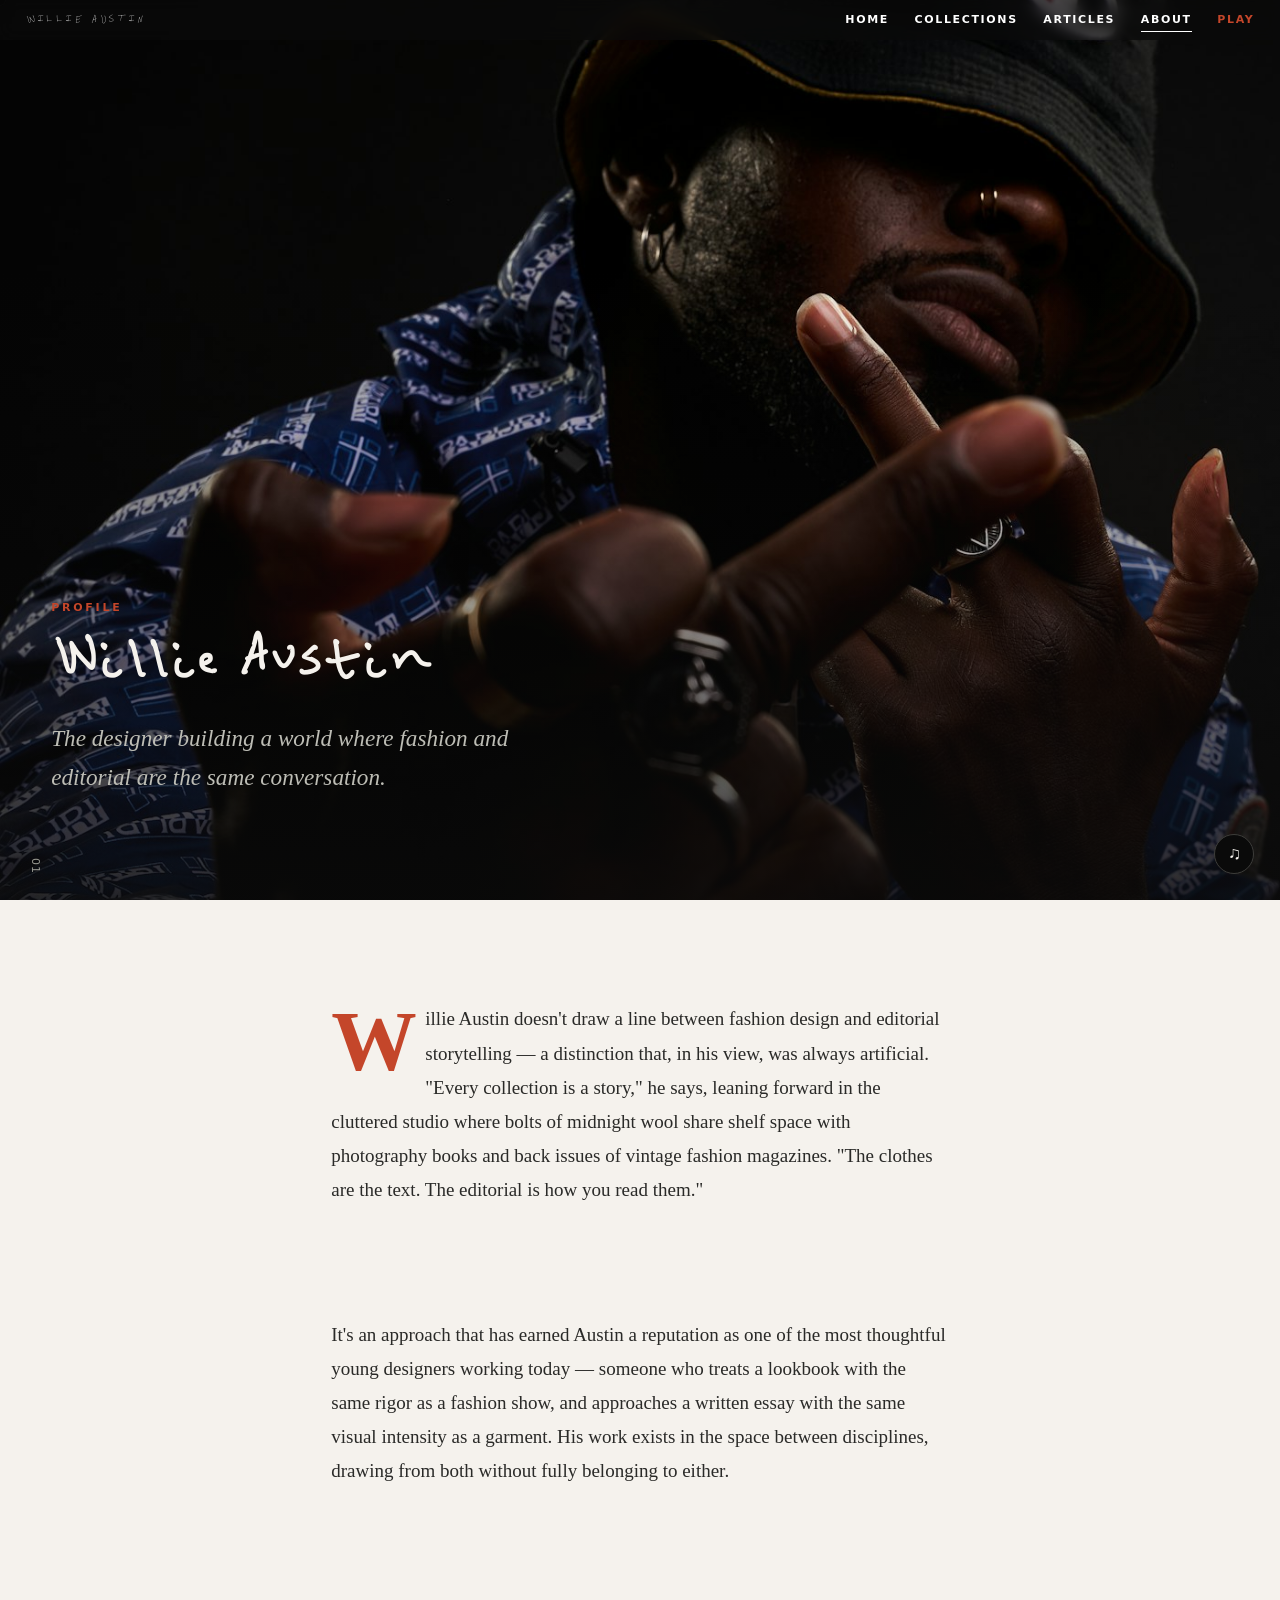
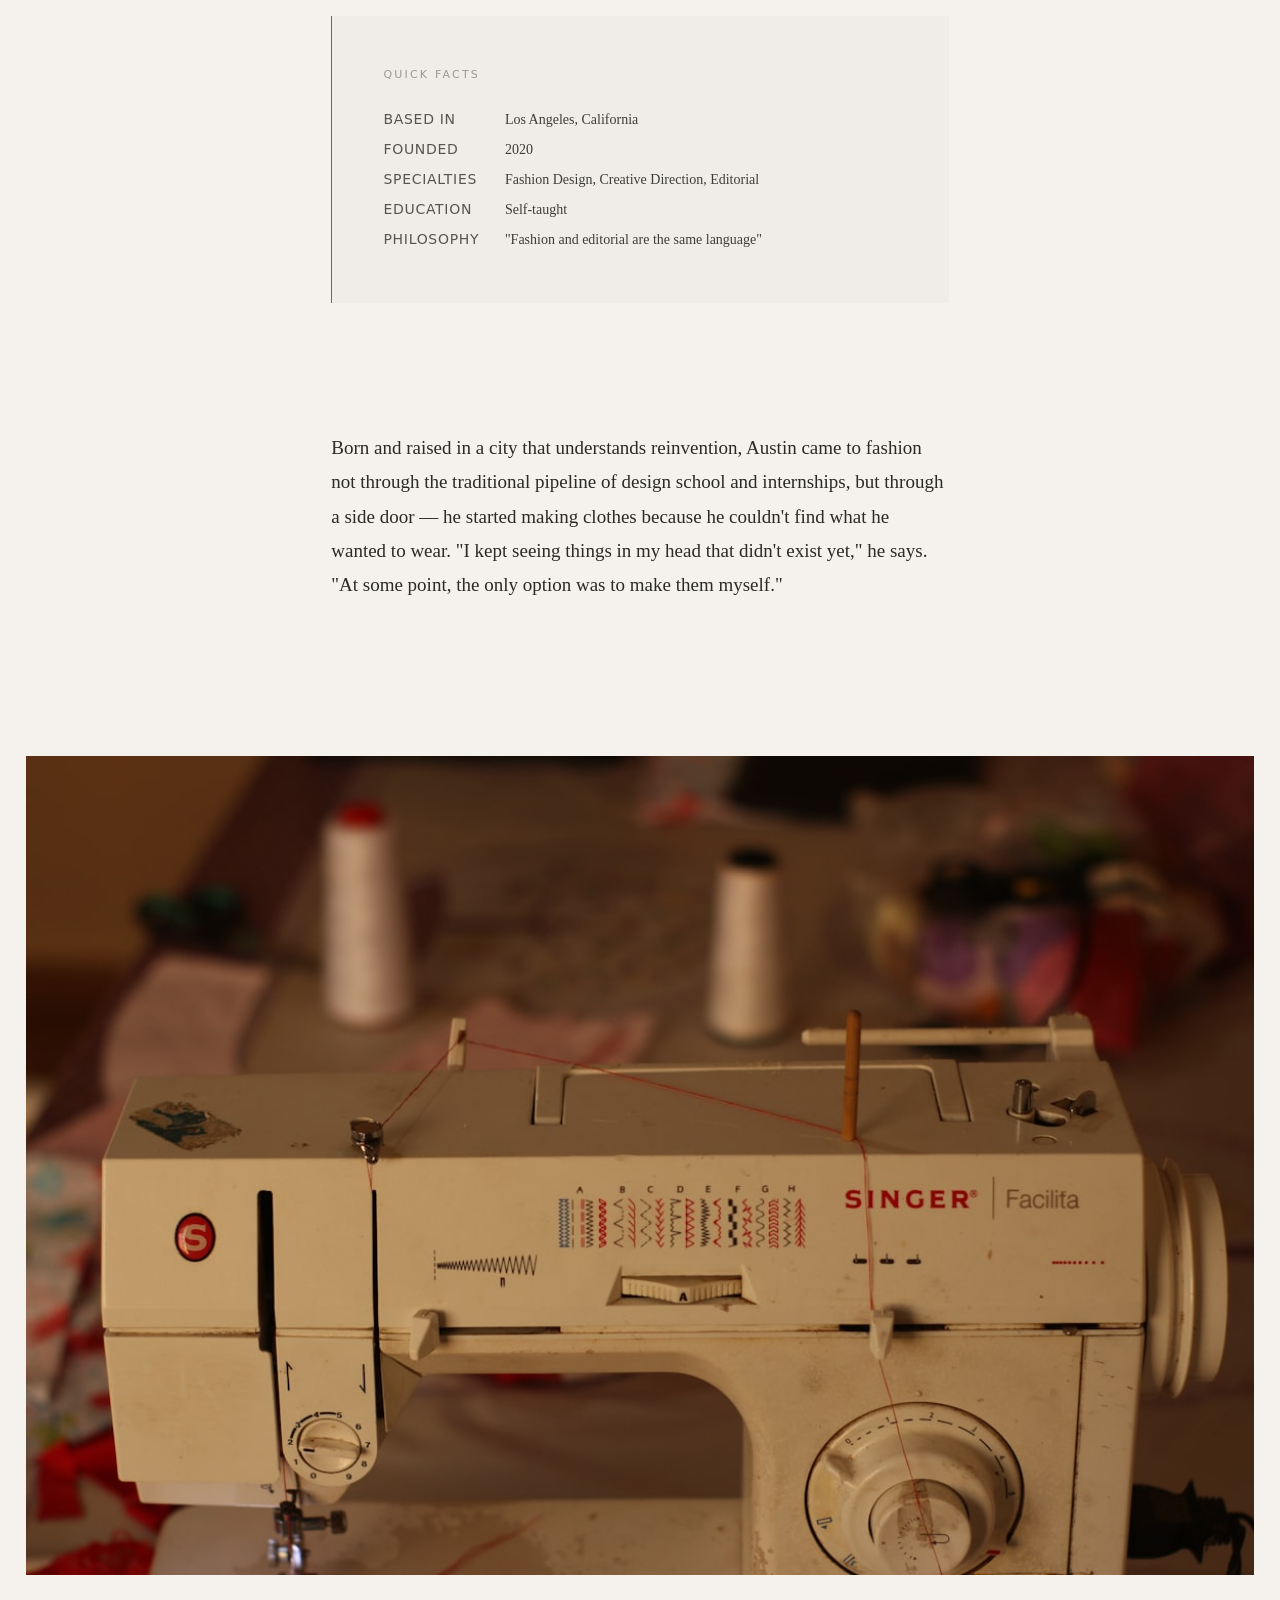
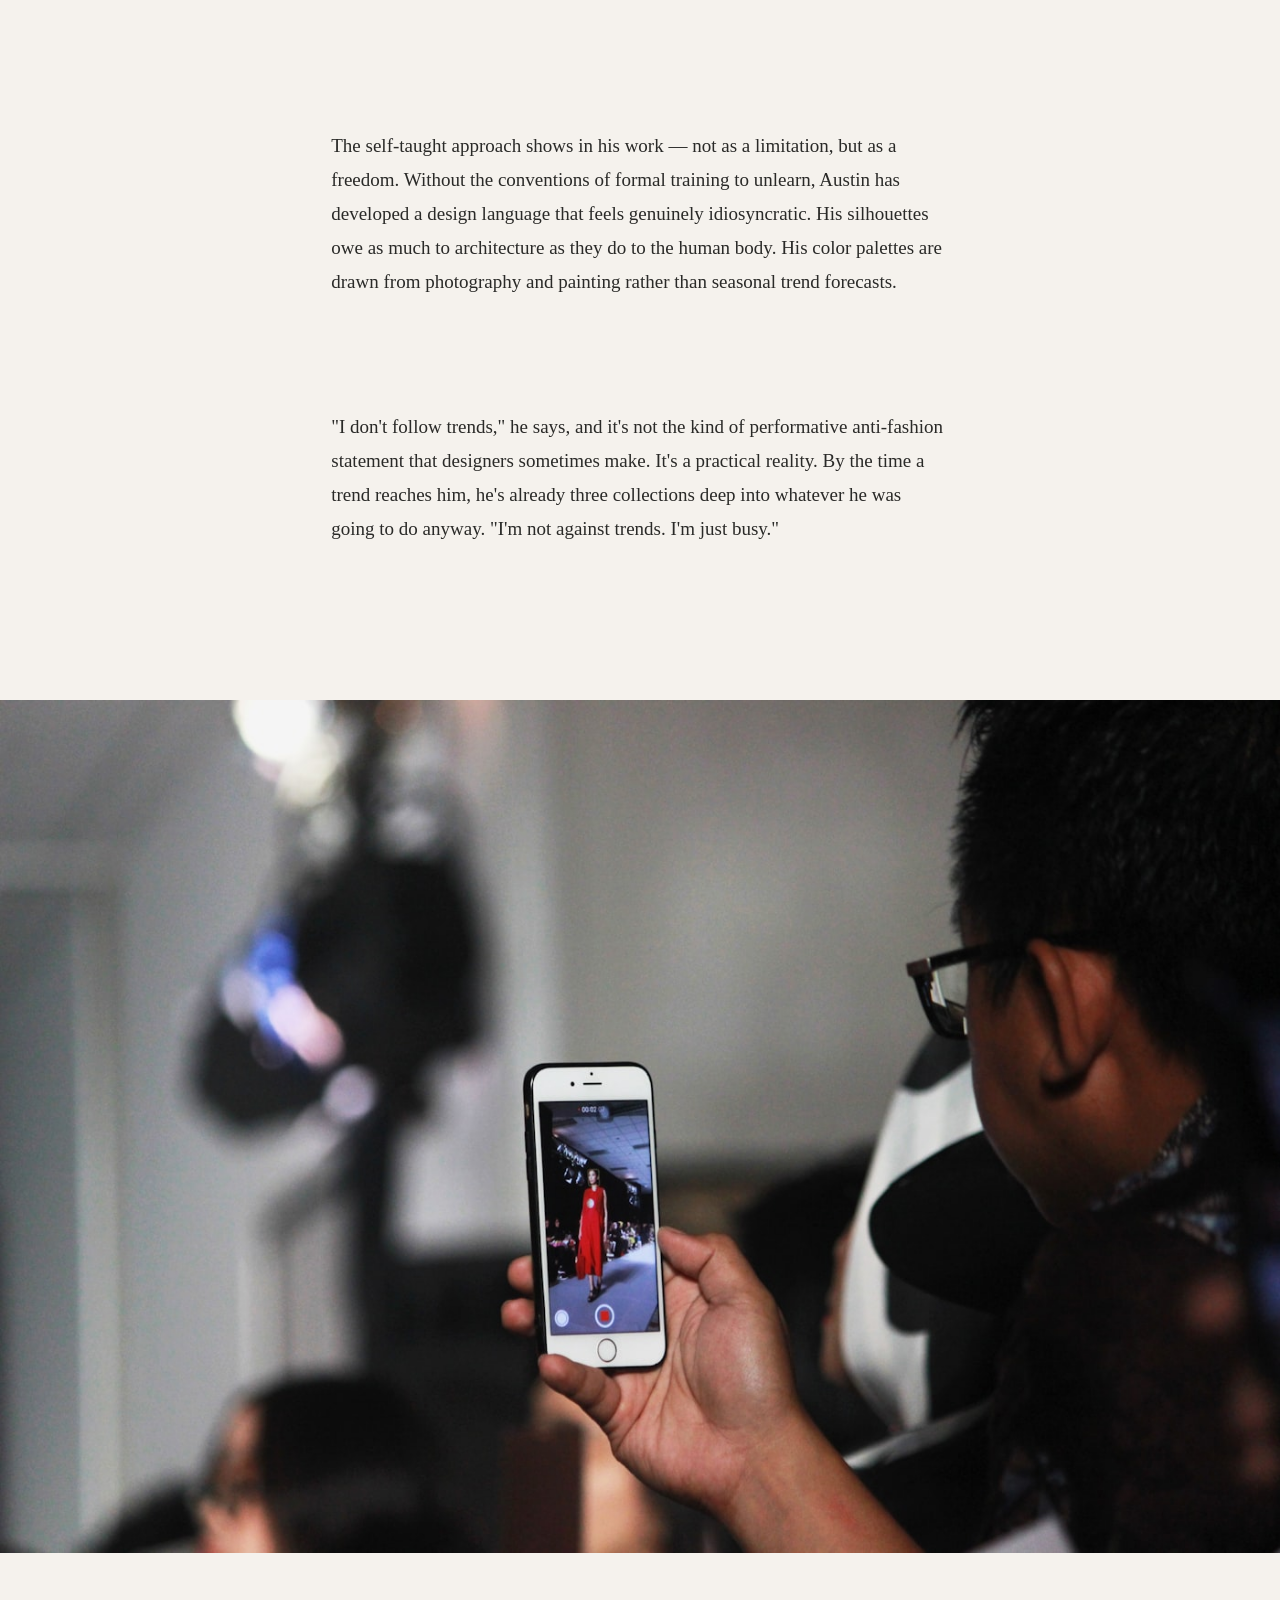
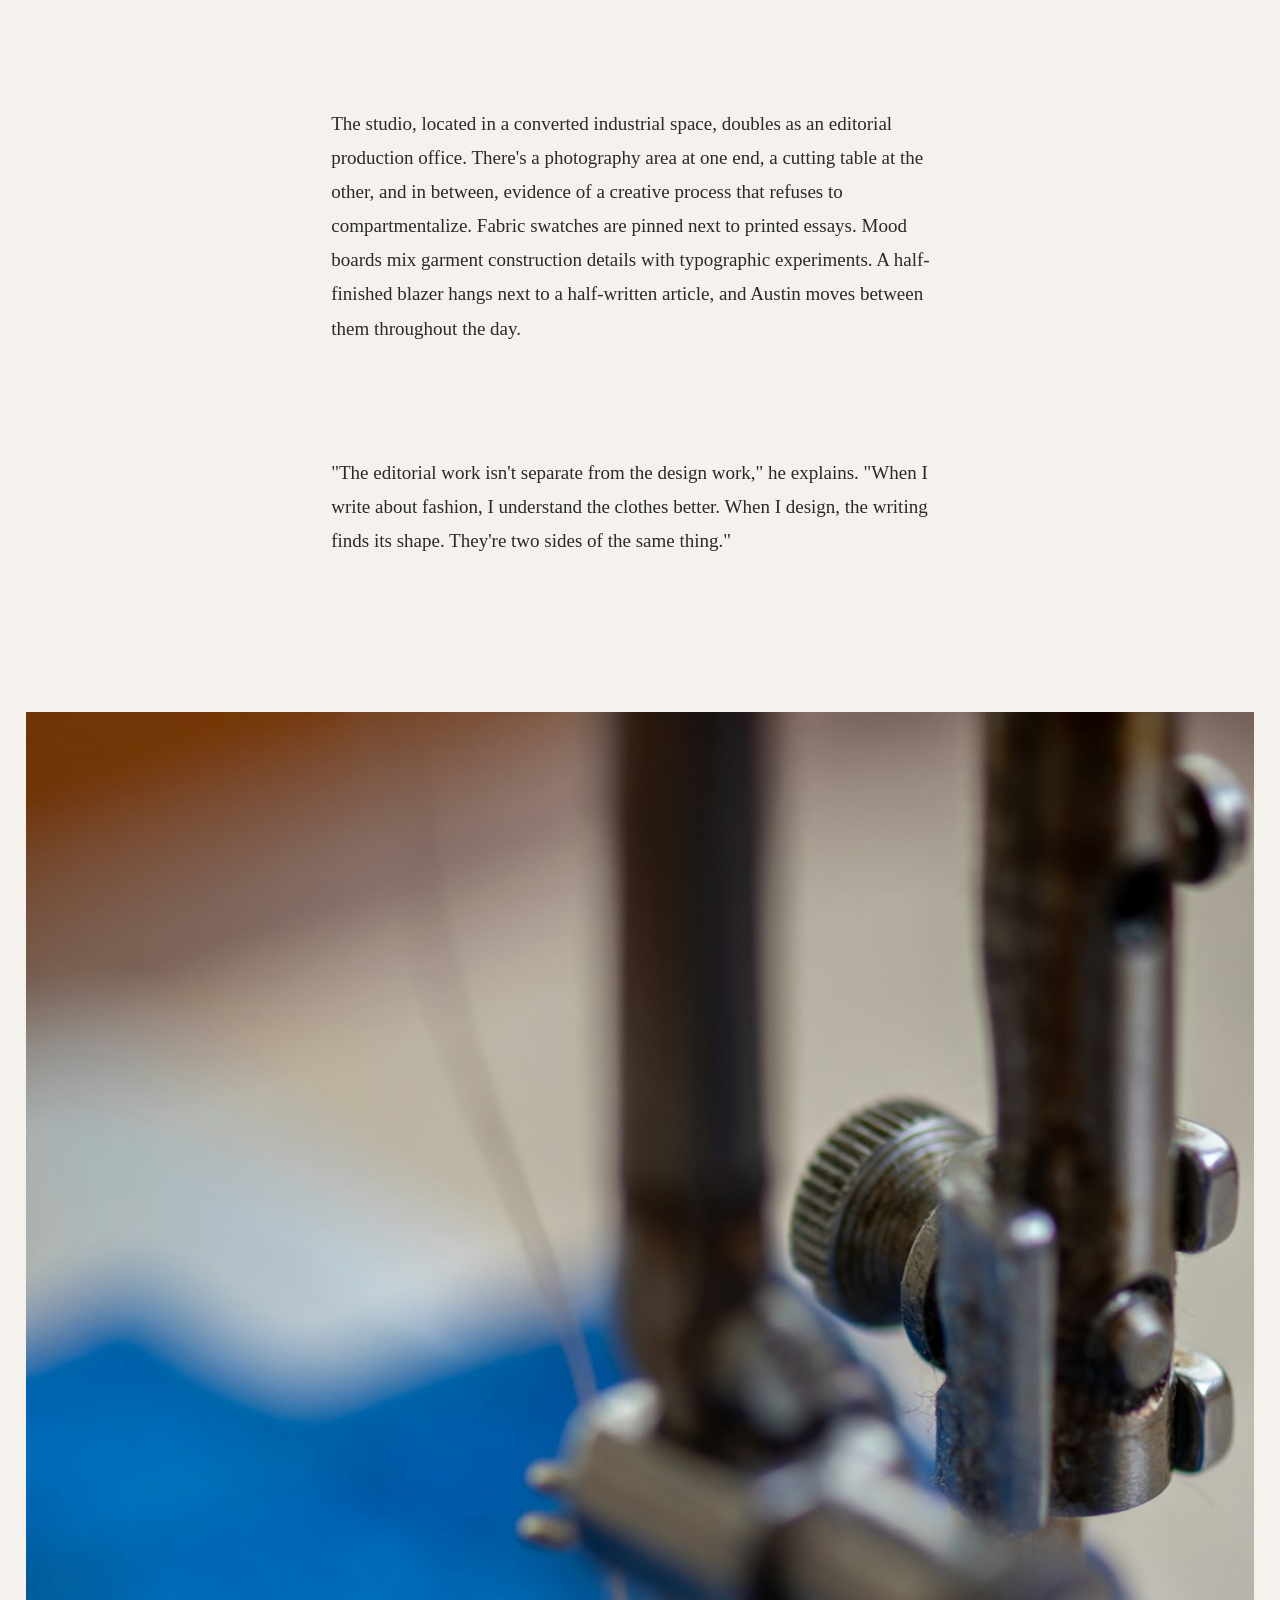
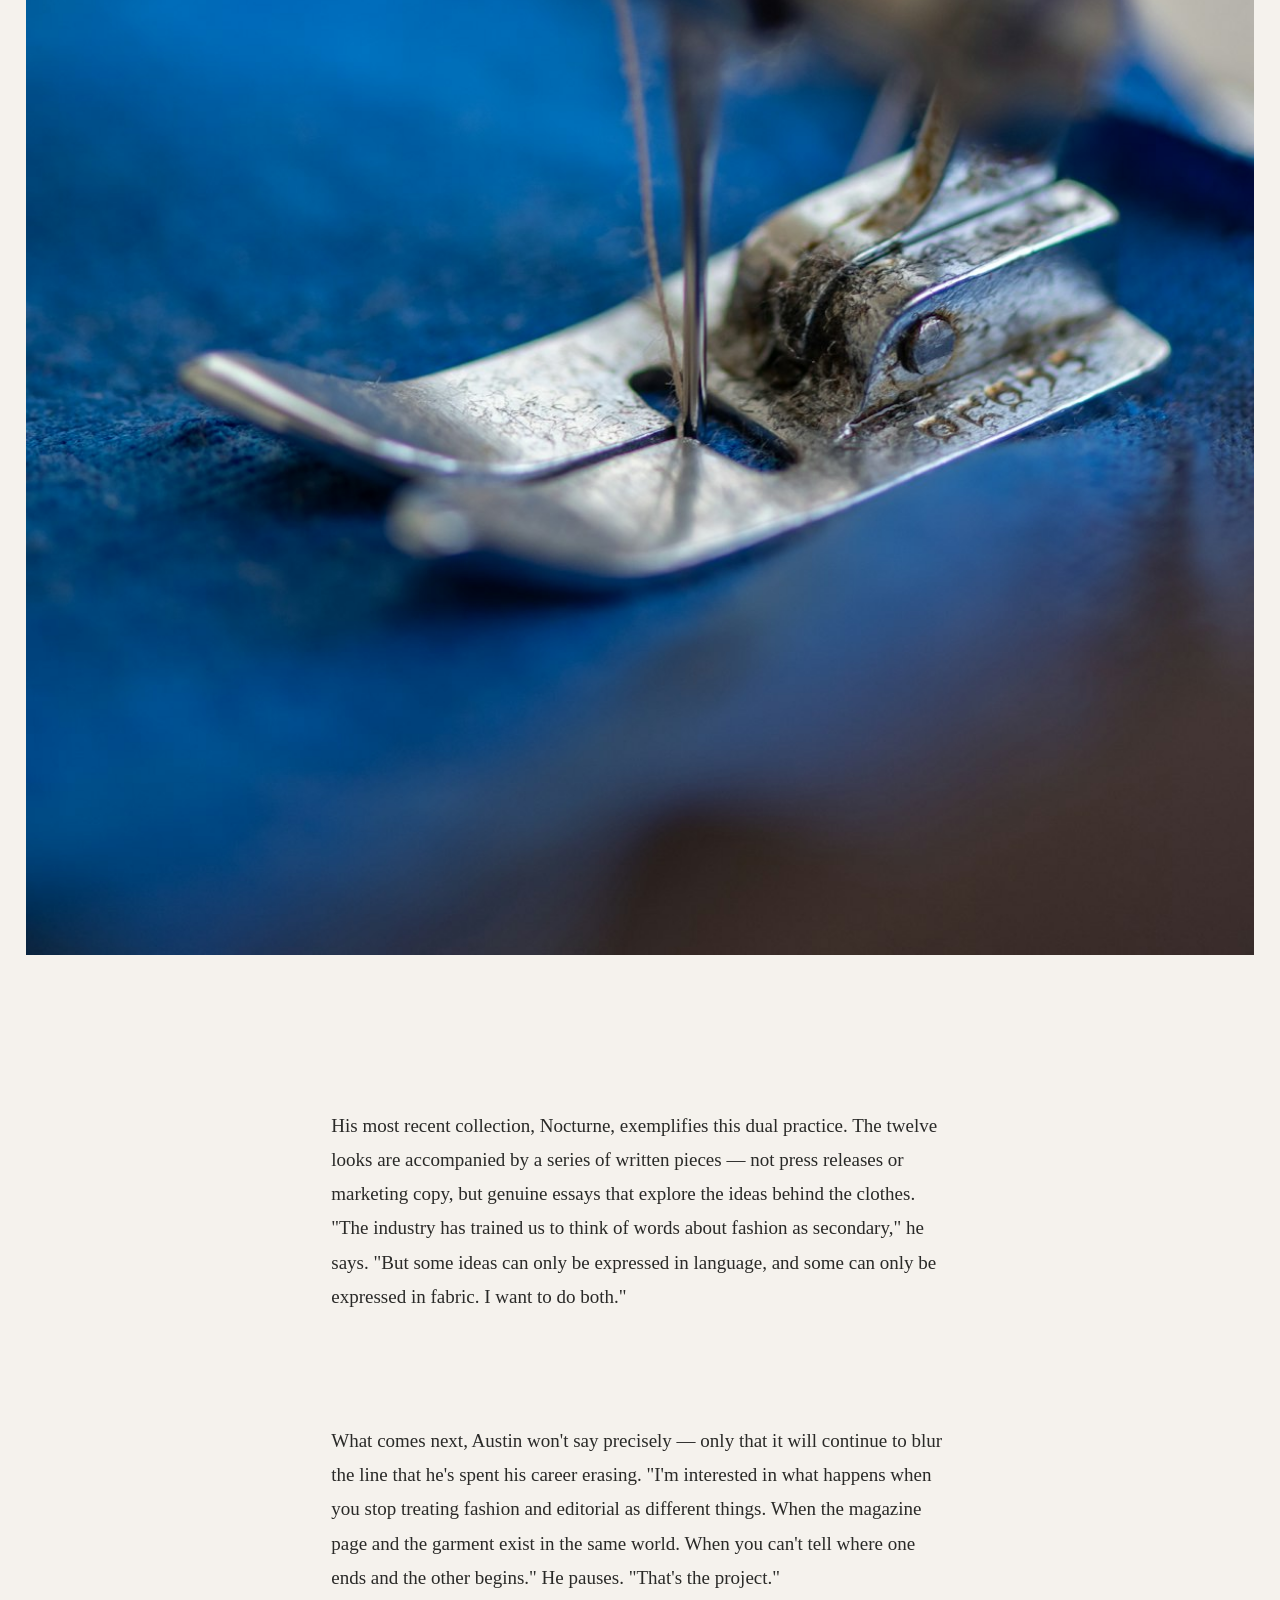
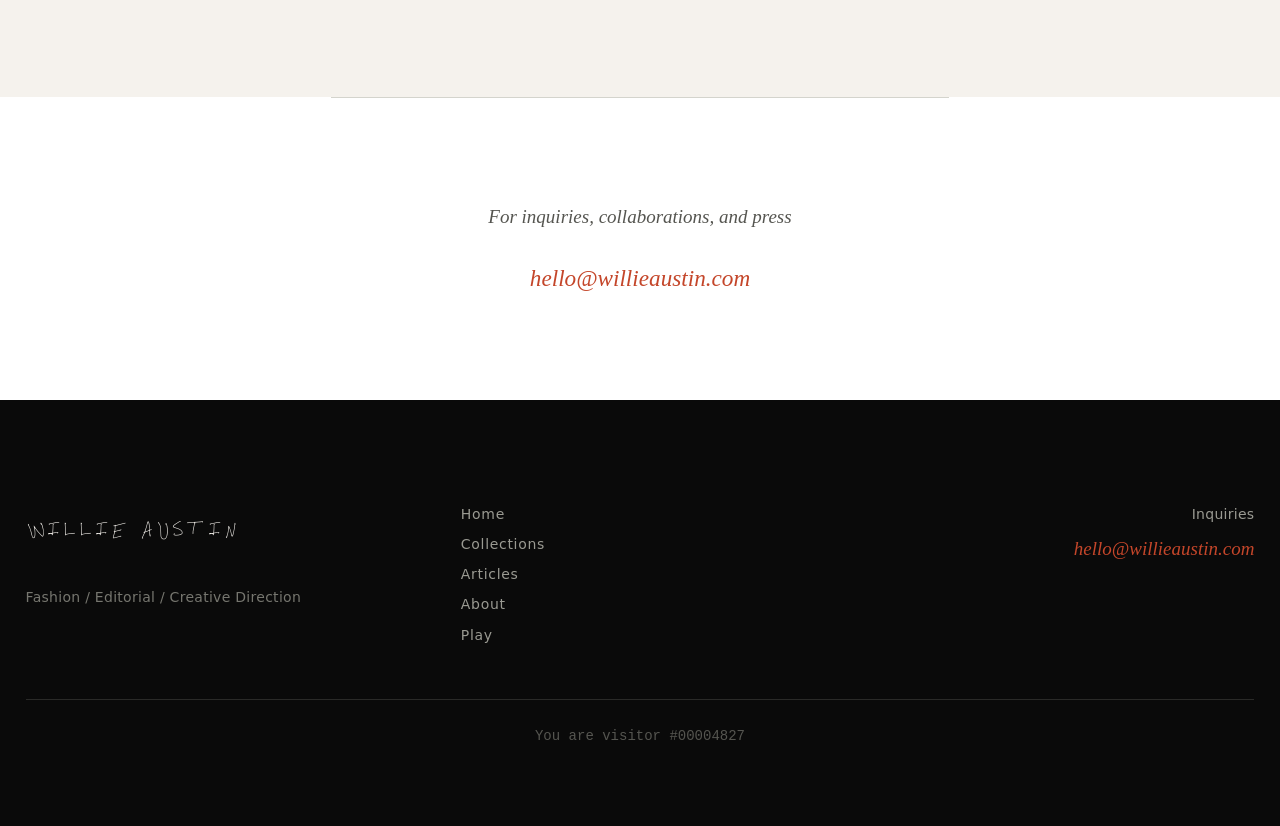
==== commit 7eb3222c: "Fix admin edits not showing on front-end homepage - Revert applyHpUpload to store file paths (not da" ====
--- a/about.html
+++ b/about.html
@@ -156,7 +156,7 @@
   <script src="js/cursor.js"></script>
   <script src="js/reveal.js"></script>
   <script src="js/transitions.js"></script>
-  <script src="js/content.js"></script>
+  <script src="js/content.js?v=3"></script>
   <script src="js/main.js"></script>
 </body>
 </html>
--- a/css/components.css
+++ b/css/components.css
@@ -15,12 +15,13 @@
   align-items: center;
   justify-content: space-between;
   transition: all var(--duration-normal) var(--ease-out);
-  mix-blend-mode: difference;
+  background: rgba(10, 10, 10, 0.7);
+  backdrop-filter: blur(8px);
+  -webkit-backdrop-filter: blur(8px);
 }
 
 .masthead.scrolled {
   background: rgba(10, 10, 10, 0.95);
-  mix-blend-mode: normal;
   backdrop-filter: blur(10px);
   -webkit-backdrop-filter: blur(10px);
   padding: calc(var(--space-xs) * 0.75) var(--space-md);
@@ -32,7 +33,7 @@
   font-size: clamp(0.875rem, 1.25vw, 1.125rem);
   text-transform: uppercase;
   letter-spacing: 0.15em;
-  color: var(--color-paper);
+  color: #ffffff;
 }
 
 .masthead__nav {
@@ -47,7 +48,7 @@
   font-weight: 600;
   letter-spacing: 0.15em;
   text-transform: uppercase;
-  color: var(--color-paper);
+  color: #ffffff;
   position: relative;
   padding: 0.25em 0;
 }
@@ -59,7 +60,7 @@
   left: 50%;
   right: 50%;
   height: 1px;
-  background: var(--color-paper);
+  background: #ffffff;
   transition: all var(--duration-normal) var(--ease-out);
 }
 
--- a/css/animations.css
+++ b/css/animations.css
@@ -142,7 +142,8 @@
   width: 12px;
   height: 12px;
   border-radius: 50%;
-  border: 1.5px solid var(--color-paper);
+  border: 1.5px solid #0a0a0a;
+  background: rgba(10, 10, 10, 0.15);
   pointer-events: none;
   z-index: var(--z-cursor);
   transform: translate(-50%, -50%);
@@ -150,7 +151,6 @@
               height var(--duration-fast) var(--ease-out),
               border-color var(--duration-fast) ease,
               background var(--duration-fast) ease;
-  mix-blend-mode: difference;
 }
 
 .custom-cursor.hovering {
